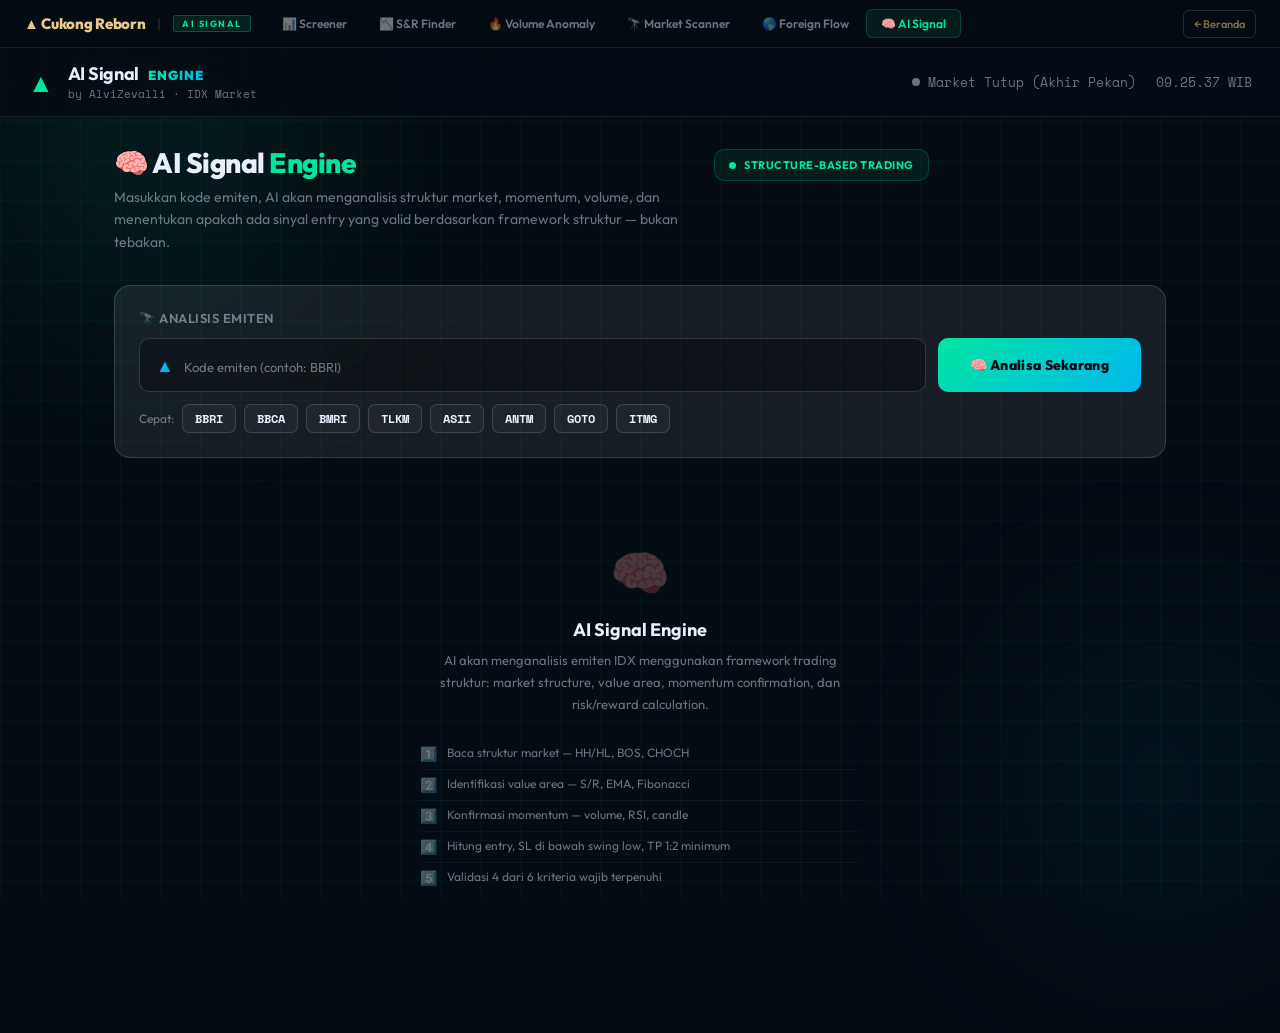
==== WebsiteStock/public/ai-signal.html @ 550afda1 "ADD: AI Logic and Foreign Flow" ====
<!DOCTYPE html>
<html lang="id">
<head>
  <meta charset="UTF-8">
  <meta name="viewport" content="width=device-width, initial-scale=1.0">
  <title>AI Signal — Cukong Reborn</title>
  <link rel="preconnect" href="https://fonts.googleapis.com">
  <link href="https://fonts.googleapis.com/css2?family=Space+Mono:wght@400;700&family=Outfit:wght@300;400;500;600;700;900&display=swap" rel="stylesheet">
  <link rel="stylesheet" href="style.css">
  <style>
    main { max-width: 1100px; margin: auto; padding: 28px 24px 80px; position: relative; z-index: 1; }

    /* Hero */
    .ai-hero { margin-bottom: 32px; display: flex; align-items: flex-start; gap: 20px; flex-wrap: wrap; }
    .ai-hero-text h1 { font-size: 28px; font-weight: 800; letter-spacing: -0.5px; margin-bottom: 6px; }
    .ai-hero-text p { color: var(--muted); font-size: 14px; max-width: 580px; line-height: 1.6; }
    .ai-badge {
      display: flex;
      align-items: center;
      gap: 8px;
      background: rgba(0,229,160,0.07);
      border: 1px solid rgba(0,229,160,0.2);
      border-radius: 10px;
      padding: 8px 14px;
      font-size: 11px;
      font-weight: 700;
      color: var(--accent);
      letter-spacing: 0.5px;
      text-transform: uppercase;
      white-space: nowrap;
      align-self: flex-start;
      margin-top: 4px;
    }
    .ai-badge-dot { width: 7px; height: 7px; background: var(--accent); border-radius: 50%; animation: blink 1.5s ease-in-out infinite; }

    /* Input */
    .ai-input-box {
      background: var(--surface2);
      border: 1px solid var(--border2);
      border-radius: 16px;
      padding: 24px;
      margin-bottom: 24px;
    }
    .ai-input-label { font-size: 13px; font-weight: 600; color: var(--muted); margin-bottom: 12px; text-transform: uppercase; letter-spacing: 0.5px; }
    .ai-input-row { display: flex; gap: 12px; flex-wrap: wrap; }
    .ai-sym-wrap {
      display: flex;
      align-items: center;
      gap: 10px;
      background: rgba(0,0,0,0.3);
      border: 1px solid var(--border2);
      border-radius: 10px;
      padding: 0 16px;
      flex: 1;
      min-width: 160px;
    }
    .ai-sym-wrap input {
      flex: 1;
      background: none;
      border: none;
      outline: none;
      color: var(--text);
      font-family: var(--font-mono);
      font-size: 18px;
      font-weight: 700;
      padding: 13px 0;
      text-transform: uppercase;
      letter-spacing: 2px;
    }
    .ai-sym-wrap input::placeholder { font-size: 13px; letter-spacing: 0; font-weight: 400; font-family: var(--font); text-transform: none; color: var(--muted); }
    .ai-analyze-btn {
      background: linear-gradient(135deg, var(--accent) 0%, var(--accent2) 100%);
      color: #060c14;
      border: none;
      border-radius: 10px;
      padding: 14px 32px;
      font-weight: 800;
      font-size: 14px;
      font-family: var(--font);
      cursor: pointer;
      letter-spacing: 0.3px;
      transition: all 0.2s;
      white-space: nowrap;
    }
    .ai-analyze-btn:hover { transform: translateY(-1px); box-shadow: 0 6px 20px rgba(0,229,160,0.25); }
    .ai-analyze-btn:disabled { opacity: 0.5; cursor: not-allowed; transform: none; }

    /* Quick picks */
    .ai-quick { display: flex; gap: 8px; margin-top: 12px; flex-wrap: wrap; align-items: center; }
    .ai-quick-label { font-size: 12px; color: var(--muted); }
    .ai-quick button {
      background: rgba(255,255,255,0.04);
      border: 1px solid var(--border2);
      color: var(--text);
      border-radius: 7px;
      padding: 5px 12px;
      font-size: 12px;
      font-family: var(--font-mono);
      cursor: pointer;
      font-weight: 700;
      transition: all 0.15s;
    }
    .ai-quick button:hover { background: rgba(0,229,160,0.1); border-color: rgba(0,229,160,0.4); color: var(--accent); }

    /* Thinking state */
    .ai-thinking {
      display: none;
      align-items: center;
      gap: 16px;
      padding: 24px;
      background: rgba(0,229,160,0.04);
      border: 1px solid rgba(0,229,160,0.12);
      border-radius: 14px;
      margin-bottom: 24px;
    }
    .ai-thinking.active { display: flex; }
    .ai-think-icon { font-size: 28px; animation: spin 2s linear infinite; }
    @keyframes spin { from { transform: rotate(0deg); } to { transform: rotate(360deg); } }
    .ai-think-text { font-size: 14px; color: var(--muted); }
    .ai-think-step { font-size: 13px; color: var(--accent); font-family: var(--font-mono); margin-top: 4px; }

    /* Result panel */
    .ai-result { display: none; }
    .ai-result.visible { display: block; }

    /* Verdict banner */
    .verdict-banner {
      border-radius: 16px;
      padding: 24px 28px;
      margin-bottom: 20px;
      position: relative;
      overflow: hidden;
    }
    .verdict-banner::after {
      content: "";
      position: absolute;
      top: 0; right: 0; bottom: 0;
      width: 40%;
      opacity: 0.07;
      font-size: 120px;
      display: flex;
      align-items: center;
      justify-content: flex-end;
      padding-right: 20px;
    }
    .verdict-long { background: rgba(0,229,160,0.08); border: 1px solid rgba(0,229,160,0.3); }
    .verdict-short { background: rgba(255,69,96,0.08); border: 1px solid rgba(255,69,96,0.3); }
    .verdict-wait { background: rgba(245,197,24,0.08); border: 1px solid rgba(245,197,24,0.3); }
    .verdict-skip { background: rgba(255,255,255,0.04); border: 1px solid rgba(255,255,255,0.1); }
    .verdict-label { font-size: 11px; font-weight: 700; color: var(--muted); text-transform: uppercase; letter-spacing: 1px; margin-bottom: 6px; }
    .verdict-title { font-size: 26px; font-weight: 900; letter-spacing: -0.5px; margin-bottom: 8px; }
    .verdict-long .verdict-title { color: var(--accent); }
    .verdict-short .verdict-title { color: var(--danger); }
    .verdict-wait .verdict-title { color: var(--warn); }
    .verdict-skip .verdict-title { color: var(--muted); }
    .verdict-sub { font-size: 14px; color: var(--muted); line-height: 1.6; max-width: 600px; }
    .verdict-meta { display: flex; gap: 20px; margin-top: 14px; flex-wrap: wrap; }
    .verdict-meta-item { font-size: 12px; }
    .verdict-meta-label { color: var(--muted); margin-bottom: 2px; }
    .verdict-meta-val { font-family: var(--font-mono); font-weight: 700; font-size: 14px; }

    /* Step cards */
    .steps-grid { display: grid; grid-template-columns: 1fr 1fr; gap: 16px; margin-bottom: 20px; }
    @media (max-width: 700px) { .steps-grid { grid-template-columns: 1fr; } }
    .step-card {
      background: var(--surface);
      border: 1px solid var(--border);
      border-radius: 14px;
      padding: 18px 20px;
    }
    .step-num { font-size: 10px; font-weight: 700; color: var(--accent2); text-transform: uppercase; letter-spacing: 1px; margin-bottom: 8px; }
    .step-title { font-size: 14px; font-weight: 700; margin-bottom: 10px; display: flex; align-items: center; gap: 8px; }
    .step-title-icon { font-size: 18px; }
    .step-items { display: flex; flex-direction: column; gap: 6px; }
    .step-item {
      display: flex;
      align-items: flex-start;
      gap: 8px;
      font-size: 13px;
      padding: 7px 10px;
      border-radius: 8px;
      background: rgba(255,255,255,0.03);
      line-height: 1.4;
    }
    .step-item.ok { border-left: 3px solid var(--accent); }
    .step-item.warn { border-left: 3px solid var(--warn); }
    .step-item.bad { border-left: 3px solid var(--danger); }
    .step-item.info { border-left: 3px solid var(--accent2); }
    .step-icon { flex-shrink: 0; font-size: 14px; margin-top: 1px; }

    /* Entry/SL/TP box */
    .trade-levels {
      background: var(--surface);
      border: 1px solid var(--border);
      border-radius: 14px;
      padding: 20px 24px;
      margin-bottom: 20px;
    }
    .tl-title { font-size: 13px; font-weight: 700; color: var(--muted); text-transform: uppercase; letter-spacing: 0.5px; margin-bottom: 16px; display: flex; align-items: center; gap: 8px; }
    .tl-grid { display: grid; grid-template-columns: repeat(auto-fit, minmax(150px, 1fr)); gap: 12px; }
    .tl-card {
      border-radius: 12px;
      padding: 14px 16px;
      text-align: center;
    }
    .tl-card.entry { background: rgba(0,184,240,0.08); border: 1px solid rgba(0,184,240,0.25); }
    .tl-card.sl { background: rgba(255,69,96,0.08); border: 1px solid rgba(255,69,96,0.25); }
    .tl-card.tp1 { background: rgba(0,229,160,0.06); border: 1px solid rgba(0,229,160,0.2); }
    .tl-card.tp2 { background: rgba(0,229,160,0.1); border: 1px solid rgba(0,229,160,0.3); }
    .tl-label { font-size: 11px; color: var(--muted); text-transform: uppercase; letter-spacing: 0.5px; margin-bottom: 6px; }
    .tl-price { font-size: 18px; font-weight: 800; font-family: var(--font-mono); }
    .tl-card.entry .tl-price { color: var(--accent2); }
    .tl-card.sl .tl-price { color: var(--danger); }
    .tl-card.tp1 .tl-price { color: var(--accent); }
    .tl-card.tp2 .tl-price { color: var(--accent); }
    .tl-sub { font-size: 11px; color: var(--muted); margin-top: 4px; }

    /* Validation checklist */
    .validation-box {
      background: var(--surface);
      border: 1px solid var(--border);
      border-radius: 14px;
      padding: 20px 24px;
      margin-bottom: 20px;
    }
    .val-title { font-size: 13px; font-weight: 700; color: var(--muted); text-transform: uppercase; letter-spacing: 0.5px; margin-bottom: 14px; }
    .val-row { display: flex; align-items: center; justify-content: space-between; padding: 9px 0; border-bottom: 1px solid rgba(255,255,255,0.05); font-size: 13px; }
    .val-row:last-child { border-bottom: none; }
    .val-check { font-size: 16px; }
    .val-score-bar { display: flex; align-items: center; gap: 10px; margin-top: 14px; }
    .val-score-track { flex: 1; height: 8px; background: rgba(255,255,255,0.07); border-radius: 999px; overflow: hidden; }
    .val-score-fill { height: 100%; border-radius: 999px; background: var(--accent); transition: width 1s ease; }
    .val-score-label { font-size: 12px; font-family: var(--font-mono); font-weight: 700; }

    /* Narrative */
    .narrative-box {
      background: rgba(0,184,240,0.04);
      border: 1px solid rgba(0,184,240,0.15);
      border-radius: 14px;
      padding: 20px 24px;
      margin-bottom: 20px;
    }
    .narr-title { font-size: 13px; font-weight: 700; color: var(--accent2); text-transform: uppercase; letter-spacing: 0.5px; margin-bottom: 12px; }
    .narr-body { font-size: 14px; line-height: 1.8; color: var(--text); }
    .narr-body strong { color: var(--accent); }
    .narr-body em { color: var(--warn); font-style: normal; }

    /* RR badge */
    .rr-badge {
      display: inline-flex;
      align-items: center;
      gap: 6px;
      padding: 8px 16px;
      border-radius: 8px;
      font-family: var(--font-mono);
      font-weight: 700;
      font-size: 15px;
      margin-top: 12px;
    }
    .rr-good { background: rgba(0,229,160,0.1); border: 1px solid rgba(0,229,160,0.3); color: var(--accent); }
    .rr-ok { background: rgba(245,197,24,0.1); border: 1px solid rgba(245,197,24,0.3); color: var(--warn); }
    .rr-bad { background: rgba(255,69,96,0.1); border: 1px solid rgba(255,69,96,0.3); color: var(--danger); }

    /* Empty */
    .ai-empty { text-align: center; padding: 60px 20px; color: var(--muted); }
    .ai-empty-icon { font-size: 48px; margin-bottom: 16px; opacity: 0.6; }
    .ai-empty-title { font-size: 18px; font-weight: 700; color: var(--text); margin-bottom: 8px; }
    .ai-empty-sub { font-size: 13px; line-height: 1.7; max-width: 440px; margin: auto; }
    .ai-empty-rules { text-align: left; margin-top: 24px; max-width: 440px; margin: 24px auto 0; }
    .ai-empty-rule { display: flex; gap: 10px; font-size: 12px; color: var(--muted); padding: 6px 0; border-bottom: 1px solid rgba(255,255,255,0.04); }
    .ai-empty-rule:last-child { border-bottom: none; }
    .ai-empty-rule-icon { font-size: 14px; flex-shrink: 0; }
  </style>
</head>
<body>
  <div class="topbar" id="topbar">
    <div class="topbar-left">
      <a href="index.html" class="topbar-logo">&#9650; Cukong Reborn</a>
      <span class="topbar-sep">|</span>
      <span class="topbar-badge">AI SIGNAL</span>
    </div>
    <nav class="topbar-nav">
      <a href="screener.html">&#128202; Screener</a>
      <a href="sr.html">&#128201; S&amp;R Finder</a>
      <a href="volume.html">&#128293; Volume Anomaly</a>
      <a href="scanner.html">&#128301; Market Scanner</a>
      <a href="foreign.html">&#127758; Foreign Flow</a>
      <a href="ai-signal.html" class="active">&#129504; AI Signal</a>
    </nav>
    <a href="index.html" class="topbar-home">&larr; Beranda</a>
  </div>
  <div class="bg-grid"></div>
  <div class="bg-glow glow-1"></div>
  <div class="bg-glow glow-2"></div>

  <header>
    <div class="header-inner">
      <div class="logo">
        <span class="logo-icon">&#9650;</span>
        <div>
          <div class="logo-title">AI Signal <span class="logo-pro">ENGINE</span></div>
          <div class="logo-sub">by AlviZevalli &middot; IDX Market</div>
        </div>
      </div>
      <div class="header-right">
        <div class="market-status" id="marketStatus"><span class="dot"></span> Market Loading...</div>
        <div class="clock" id="clock"></div>
      </div>
    </div>
  </header>

  <main>
    <div class="ai-hero">
      <div class="ai-hero-text">
        <h1>&#129504; AI Signal <span style="color:var(--accent)">Engine</span></h1>
        <p>Masukkan kode emiten, AI akan menganalisis struktur market, momentum, volume, dan menentukan apakah ada sinyal entry yang valid berdasarkan framework struktur &mdash; bukan tebakan.</p>
      </div>
      <div class="ai-badge">
        <div class="ai-badge-dot"></div>
        Structure-Based Trading
      </div>
    </div>

    <div class="ai-input-box">
      <div class="ai-input-label">&#128301; Analisis Emiten</div>
      <div class="ai-input-row">
        <div class="ai-sym-wrap">
          <span style="color:var(--accent2);font-size:18px">&#9650;</span>
          <input id="aiSym" placeholder="Kode emiten (contoh: BBRI)" autocomplete="off" spellcheck="false" maxlength="6">
        </div>
        <button class="ai-analyze-btn" id="analyzeBtn" onclick="runAnalysis()">&#129504; Analisa Sekarang</button>
      </div>
      <div class="ai-quick">
        <span class="ai-quick-label">Cepat:</span>
        <button onclick="quickAI('BBRI')">BBRI</button>
        <button onclick="quickAI('BBCA')">BBCA</button>
        <button onclick="quickAI('BMRI')">BMRI</button>
        <button onclick="quickAI('TLKM')">TLKM</button>
        <button onclick="quickAI('ASII')">ASII</button>
        <button onclick="quickAI('ANTM')">ANTM</button>
        <button onclick="quickAI('GOTO')">GOTO</button>
        <button onclick="quickAI('ITMG')">ITMG</button>
      </div>
    </div>

    <!-- Thinking state -->
    <div class="ai-thinking" id="aiThinking">
      <div class="ai-think-icon">&#9881;&#65039;</div>
      <div>
        <div class="ai-think-text">AI sedang menganalisis...</div>
        <div class="ai-think-step" id="thinkStep">Membaca struktur market...</div>
      </div>
    </div>

    <!-- Result -->
    <div class="ai-result" id="aiResult"></div>

    <!-- Empty state -->
    <div id="aiEmpty">
      <div class="ai-empty">
        <div class="ai-empty-icon">&#129504;</div>
        <div class="ai-empty-title">AI Signal Engine</div>
        <div class="ai-empty-sub">AI akan menganalisis emiten IDX menggunakan framework trading struktur: market structure, value area, momentum confirmation, dan risk/reward calculation.</div>
        <div class="ai-empty-rules">
          <div class="ai-empty-rule"><span class="ai-empty-rule-icon">&#49;&#65039;&#8419;</span><span>Baca struktur market &mdash; HH/HL, BOS, CHOCH</span></div>
          <div class="ai-empty-rule"><span class="ai-empty-rule-icon">&#50;&#65039;&#8419;</span><span>Identifikasi value area &mdash; S/R, EMA, Fibonacci</span></div>
          <div class="ai-empty-rule"><span class="ai-empty-rule-icon">&#51;&#65039;&#8419;</span><span>Konfirmasi momentum &mdash; volume, RSI, candle</span></div>
          <div class="ai-empty-rule"><span class="ai-empty-rule-icon">&#52;&#65039;&#8419;</span><span>Hitung entry, SL di bawah swing low, TP 1:2 minimum</span></div>
          <div class="ai-empty-rule"><span class="ai-empty-rule-icon">&#53;&#65039;&#8419;</span><span>Validasi 4 dari 6 kriteria wajib terpenuhi</span></div>
        </div>
      </div>
    </div>
  </main>

  <div id="toast" class="toast"></div>
  <div id="loading" class="loading-overlay" style="display:none">
    <div class="spinner"></div>
    <div class="loading-text" id="loadingText">Mengambil data...</div>
  </div>

  <script>
  const API_BASE = (() => {
    const RAILWAY = "https://stockwebsite-production.up.railway.app";
    const h = window.location.hostname;
    return (h === "localhost" || h === "127.0.0.1") ? "http://localhost:5000" : RAILWAY;
  })();

  document.addEventListener("DOMContentLoaded", () => {
    updateClock();
    setInterval(updateClock, 1000);
    document.getElementById("aiSym").addEventListener("keydown", e => {
      if (e.key === "Enter") runAnalysis();
    });
  });

  function updateClock() {
    const now = new Date();
    const wib = new Date(now.toLocaleString("en-US", { timeZone: "Asia/Jakarta" }));
    document.getElementById("clock").textContent =
      wib.toLocaleTimeString("id-ID", { hour: "2-digit", minute: "2-digit", second: "2-digit" }) + " WIB";
    const day = wib.getDay(), h = wib.getHours(), m = wib.getMinutes(), time = h * 100 + m;
    const el = document.getElementById("marketStatus");
    if (day === 0 || day === 6) el.innerHTML = '<span class="dot"></span> Market Tutup (Akhir Pekan)';
    else if (time >= 900 && time < 1600) el.innerHTML = '<span class="dot open"></span> Market Buka (09:00-16:00)';
    else el.innerHTML = '<span class="dot"></span> Market Tutup';
  }

  function quickAI(sym) {
    document.getElementById("aiSym").value = sym;
    runAnalysis();
  }

  const THINK_STEPS = [
    "Membaca struktur market (HH/HL/BOS/CHOCH)...",
    "Mengidentifikasi value area (S/R, EMA, Fibo)...",
    "Memeriksa konfirmasi momentum...",
    "Menghitung level Entry, SL, dan TP...",
    "Memvalidasi risk/reward ratio...",
    "Menyusun insight analisa..."
  ];

  async function runAnalysis() {
    const sym = document.getElementById("aiSym").value.trim().toUpperCase();
    if (!sym) { showToast("Masukkan kode emiten!"); return; }

    document.getElementById("aiEmpty").style.display = "none";
    document.getElementById("aiResult").classList.remove("visible");
    document.getElementById("aiThinking").classList.add("active");
    document.getElementById("analyzeBtn").disabled = true;

    // Animate thinking steps
    let stepIdx = 0;
    const stepInterval = setInterval(() => {
      document.getElementById("thinkStep").textContent = THINK_STEPS[stepIdx % THINK_STEPS.length];
      stepIdx++;
    }, 600);

    try {
      const [stockRes, srRes, volRes] = await Promise.all([
        fetch(API_BASE + "/stock/" + sym),
        fetch(API_BASE + "/sr/" + sym),
        fetch(API_BASE + "/volume/" + sym)
      ]);

      if (!stockRes.ok) throw new Error("Emiten " + sym + " tidak ditemukan");
      const stock = await stockRes.json();
      if (stock.error) throw new Error(stock.error);

      const sr = srRes.ok ? await srRes.json() : null;
      const vol = volRes.ok ? await volRes.json() : null;

      // Simulate a brief thinking delay for UX
      await new Promise(r => setTimeout(r, 800));

      clearInterval(stepInterval);
      document.getElementById("aiThinking").classList.remove("active");

      renderAISignal(sym, stock, sr, vol);
    } catch (err) {
      clearInterval(stepInterval);
      document.getElementById("aiThinking").classList.remove("active");
      showToast("Error: " + err.message);
      document.getElementById("aiEmpty").style.display = "block";
    } finally {
      document.getElementById("analyzeBtn").disabled = false;
    }
  }

  function renderAISignal(sym, stock, sr, vol) {
    // ============================================================
    // STEP 1: Market Structure
    // ============================================================
    const price = stock.price;
    const ma5 = stock.ma5, ma20 = stock.ma20 || ma5 * 0.98;
    const rsi = stock.rsi || 50;
    const chgPct = stock.change_pct || 0;
    const volRatio = stock.avg_volume > 0 ? (stock.volume / stock.avg_volume * 100) : 100;
    const bodyRatio = stock.body_ratio || 0;
    const gap = stock.gap || 0;

    // Determine structure
    const isBullish = ma5 > ma20 && price > ma5;
    const isBearish = ma5 < ma20 && price < ma5;
    const isTrending = Math.abs(ma5 - ma20) / ma20 > 0.01;
    const isPullback = isBullish && price < ma5 * 1.005;
    const isConsolidating = !isTrending;

    const structureLabel = isBullish ? "BULLISH (HH-HL)" : isBearish ? "BEARISH (LL-LH)" : "KONSOLIDASI / CHOP";
    const structureOk = isBullish || isBearish;
    const bos = chgPct > 1.5 && volRatio > 120; // Breakout of structure indicator

    // ============================================================
    // STEP 2: Value Area
    // ============================================================
    const nearestSup = sr && sr.supports && sr.supports[0] ? sr.supports[0].price : price * 0.97;
    const nearestRes = sr && sr.resistances && sr.resistances[0] ? sr.resistances[0].price : price * 1.05;
    const fib618 = sr ? (sr.period_low + 0.618 * (sr.period_high - sr.period_low)) : price * 0.985;
    const fib50  = sr ? (sr.period_low + 0.5   * (sr.period_high - sr.period_low)) : price * 0.99;
    const nearEMA = Math.abs(price - ma20) / ma20 < 0.015;
    const nearFib = Math.abs(price - fib618) / fib618 < 0.02 || Math.abs(price - fib50) / fib50 < 0.02;
    const nearSupport = Math.abs(price - nearestSup) / nearestSup < 0.025;
    const valueAreaOk = nearEMA || nearFib || nearSupport;

    // ============================================================
    // STEP 3: Momentum Confirmation
    // ============================================================
    const volSpike = volRatio > 130;
    const rsiOversold = rsi < 40;
    const rsiBullish = rsi > 50 && rsi < 70;
    const candleStrong = bodyRatio > 0.55;
    const maGolden = ma5 > ma20;
    const gapUp = gap > 0.5;
    const momentumCount = [volSpike, candleStrong, maGolden, gapUp, rsiBullish || rsiOversold].filter(Boolean).length;
    const momentumOk = momentumCount >= 2;

    // ============================================================
    // STEP 4: Entry / SL / TP calculation
    // ============================================================
    const entryPrice = price;
    const slPrice = nearestSup ? Math.min(nearestSup * 0.995, price * 0.97) : price * 0.97;
    const risk = entryPrice - slPrice;
    const tp1Price = entryPrice + risk * 2;    // 1:2
    const tp2Price = entryPrice + risk * 3.5;  // 1:3.5
    const rr = risk > 0 ? (tp1Price - entryPrice) / risk : 0;
    const rrOk = rr >= 1.8;

    // ============================================================
    // STEP 5: Validation Score (6 criteria)
    // ============================================================
    const criteria = [
      { label: "Multi-timeframe searah (MA5 > MA20)", ok: maGolden, icon: maGolden ? "checkmark" : "cross" },
      { label: "Struktur valid (" + structureLabel + ")", ok: structureOk, icon: structureOk ? "checkmark" : "cross" },
      { label: "Volume mendukung (" + volRatio.toFixed(0) + "%)", ok: volSpike, icon: volSpike ? "checkmark" : "cross" },
      { label: "Konfirmasi candle (body ratio " + bodyRatio + ")", ok: candleStrong, icon: candleStrong ? "checkmark" : "cross" },
      { label: "Risk reward sehat (RR " + rr.toFixed(2) + ":1)", ok: rrOk, icon: rrOk ? "checkmark" : "cross" },
      { label: "Tidak di area chop/low liquidity", ok: isTrending, icon: isTrending ? "checkmark" : "cross" },
    ];
    const validCount = criteria.filter(c => c.ok).length;
    const validPct = (validCount / 6) * 100;

    // ============================================================
    // STEP 6: Final Verdict
    // ============================================================
    let verdictClass, verdictTitle, verdictSub;
    if (validCount >= 4 && isBullish && rrOk) {
      verdictClass = "verdict-long";
      verdictTitle = "&#128200; LONG / BUY SIGNAL";
      verdictSub = "Struktur bullish terkonfirmasi dengan " + validCount + "/6 kriteria terpenuhi. Setup memiliki R:R yang sehat. Entry di area saat ini dengan target terukur.";
    } else if (validCount >= 4 && isBearish && rrOk) {
      verdictClass = "verdict-short";
      verdictTitle = "&#128201; SHORT / SELL BIAS";
      verdictSub = "Struktur bearish terdeteksi dengan " + validCount + "/6 kriteria terpenuhi. Waspadai tekanan jual lebih lanjut. Hindari long di kondisi ini.";
    } else if (validCount >= 3) {
      verdictClass = "verdict-wait";
      verdictTitle = "&#9203; WAIT - BELUM KONFIRMASI";
      verdictSub = "Ada potensi setup (" + validCount + "/6 kriteria) namun belum cukup konfirmasi. Tunggu volume spike atau candle konfirmasi sebelum entry.";
    } else {
      verdictClass = "verdict-skip";
      verdictTitle = "&#9940; SKIP - NO TRADE";
      verdictSub = "Hanya " + validCount + "/6 kriteria terpenuhi. Probabilitas tidak condong ke satu arah. Disiplin lebih penting dari frekuensi. Tidak ada setup hari ini.";
    }

    // ============================================================
    // NARRATIVE
    // ============================================================
    const narrative = buildNarrative(sym, stock, structureLabel, isBullish, isBearish, bos, nearEMA, nearFib, nearSupport, volSpike, rsi, candleStrong, maGolden, validCount, rrOk, entryPrice, slPrice, tp1Price, tp2Price, rr);

    // ============================================================
    // RENDER
    // ============================================================
    const html =
      '<div class="verdict-banner ' + verdictClass + '">' +
        '<div class="verdict-label">Analisis ' + sym + ' &middot; Berdasarkan Framework Struktur</div>' +
        '<div class="verdict-title">' + verdictTitle + '</div>' +
        '<div class="verdict-sub">' + verdictSub + '</div>' +
        '<div class="verdict-meta">' +
          '<div class="verdict-meta-item"><div class="verdict-meta-label">Harga Saat Ini</div><div class="verdict-meta-val">Rp ' + Math.round(price).toLocaleString("id-ID") + '</div></div>' +
          '<div class="verdict-meta-item"><div class="verdict-meta-label">Kriteria Valid</div><div class="verdict-meta-val" style="color:' + (validCount>=4?"var(--accent)":validCount>=3?"var(--warn)":"var(--danger)") + '">' + validCount + '/6</div></div>' +
          '<div class="verdict-meta-item"><div class="verdict-meta-label">Risk/Reward</div><div class="verdict-meta-val" style="color:' + (rrOk?"var(--accent)":"var(--danger)") + '">1:' + rr.toFixed(1) + '</div></div>' +
          '<div class="verdict-meta-item"><div class="verdict-meta-label">RSI</div><div class="verdict-meta-val" style="color:' + (rsi>=70?"var(--danger)":rsi<=30?"var(--accent)":"var(--text)") + '">' + rsi + '</div></div>' +
        '</div>' +
      '</div>' +

      '<div class="steps-grid">' +
        buildStepCard("1", "&#128301;", "Market Structure", [
          { ok: structureOk, icon: "&#128202;", text: "Struktur: <strong>" + structureLabel + "</strong>" },
          { ok: isTrending, icon: "&#128200;", text: "Tren: " + (isTrending ? (isBullish ? "Uptrend" : "Downtrend") : "Konsolidasi / Chop") },
          { ok: bos, icon: "&#128293;", text: "BOS: " + (bos ? "Breakout terdeteksi" : "Tidak ada breakout"), type: bos?"ok":"info" },
          { ok: isPullback, icon: "&#128257;", text: "Fase: " + (isPullback ? "Pullback (Bagus!)" : isConsolidating ? "Konsolidasi" : "Trending"), type: isPullback?"ok":"info" },
        ]) +
        buildStepCard("2", "&#127919;", "Value Area", [
          { ok: nearEMA, icon: "&#128200;", text: "EMA retest: " + (nearEMA ? "Dekat EMA20 (area bagus)" : "Jauh dari EMA20") },
          { ok: nearFib, icon: "&#11015;&#65039;", text: "Fibonacci: " + (nearFib ? "Di zona 50-61.8% (high probability)" : "Di luar zona Fibonacci") },
          { ok: nearSupport, icon: "&#128204;", text: "Support: " + (nearSupport ? "Dekat level support (" + Math.round(nearestSup).toLocaleString("id-ID") + ")" : "Jauh dari support terdekat") },
          { ok: true, icon: "&#128201;", text: "Resistance terdekat: Rp " + Math.round(nearestRes).toLocaleString("id-ID"), type: "info" },
        ]) +
        buildStepCard("3", "&#9889;", "Momentum Confirmation", [
          { ok: volSpike, icon: "&#128293;", text: "Volume: " + volRatio.toFixed(0) + "% rata-rata " + (volSpike ? "(Spike!)" : "(Rendah)") },
          { ok: candleStrong, icon: "&#128170;", text: "Candle body ratio: " + bodyRatio + " " + (candleStrong ? "(Kuat)" : "(Lemah)") },
          { ok: maGolden, icon: "&#10024;", text: "MA cross: " + (maGolden ? "Golden (MA5 > MA20)" : "Death (MA5 < MA20)") },
          { ok: rsiBullish || rsiOversold, icon: "&#128200;", text: "RSI: " + rsi + " " + (rsiOversold ? "(Oversold - Pantul!)" : rsiBullish ? "(Zona beli)" : rsi >= 70 ? "(Overbought!)" : "(Netral)") },
        ]) +
        buildStepCard("4", "&#9881;&#65039;", "Risk Management", [
          { ok: rrOk, icon: "&#9878;&#65039;", text: "Risk/Reward: 1:" + rr.toFixed(2) + " " + (rrOk ? "(Layak)" : "(Di bawah 1:2 - Skip)") },
          { ok: true, icon: "&#128204;", text: "Entry zona: Rp " + Math.round(entryPrice).toLocaleString("id-ID"), type: "info" },
          { ok: true, icon: "&#128721;", text: "SL di bawah swing low: Rp " + Math.round(slPrice).toLocaleString("id-ID"), type: "info" },
          { ok: validCount >= 4, icon: "&#128202;", text: "Validasi: " + validCount + "/6 kriteria " + (validCount >= 4 ? "(Entry valid)" : validCount >= 3 ? "(Tunggu konfirmasi)" : "(No trade)") },
        ]) +
      '</div>' +

      '<div class="trade-levels">' +
        '<div class="tl-title">&#127759; Level Trading Rekomendasi</div>' +
        '<div class="tl-grid">' +
          '<div class="tl-card entry"><div class="tl-label">Entry Zone</div><div class="tl-price">Rp ' + Math.round(entryPrice).toLocaleString("id-ID") + '</div><div class="tl-sub">Harga saat ini</div></div>' +
          '<div class="tl-card sl"><div class="tl-label">Stop Loss</div><div class="tl-price">Rp ' + Math.round(slPrice).toLocaleString("id-ID") + '</div><div class="tl-sub">Bawah swing low / support</div></div>' +
          '<div class="tl-card tp1"><div class="tl-label">TP1 (1:2)</div><div class="tl-price">Rp ' + Math.round(tp1Price).toLocaleString("id-ID") + '</div><div class="tl-sub">Target konservatif</div></div>' +
          '<div class="tl-card tp2"><div class="tl-label">TP2 (1:3.5)</div><div class="tl-price">Rp ' + Math.round(tp2Price).toLocaleString("id-ID") + '</div><div class="tl-sub">Target agresif</div></div>' +
        '</div>' +
        '<div class="rr-badge ' + (rrOk ? "rr-good" : rr >= 1.5 ? "rr-ok" : "rr-bad") + '">' +
          '&#9878;&#65039; Risk/Reward = 1:' + rr.toFixed(2) + ' ' + (rrOk ? "(Layak dieksekusi)" : rr >= 1.5 ? "(Minimum borderline)" : "(Di bawah standar 1:2 - Skip)") +
        '</div>' +
      '</div>' +

      '<div class="validation-box">' +
        '<div class="val-title">&#9989; Sistem Validasi (4/6 wajib terpenuhi)</div>' +
        criteria.map(c =>
          '<div class="val-row"><span>' + c.label + '</span><span class="val-check">' + (c.ok ? "&#9989;" : "&#10060;") + '</span></div>'
        ).join("") +
        '<div class="val-score-bar"><div class="val-score-track"><div class="val-score-fill" style="width:' + validPct + '%;background:' + (validCount>=4?"var(--accent)":validCount>=3?"var(--warn)":"var(--danger)") + '"></div></div><span class="val-score-label" style="color:' + (validCount>=4?"var(--accent)":validCount>=3?"var(--warn)":"var(--danger)") + '">' + validCount + '/6</span></div>' +
      '</div>' +

      '<div class="narrative-box">' +
        '<div class="narr-title">&#129504; Analisa Naratif AI</div>' +
        '<div class="narr-body">' + narrative + '</div>' +
      '</div>';

    const result = document.getElementById("aiResult");
    result.innerHTML = html;
    result.classList.add("visible");
    result.scrollIntoView({ behavior: "smooth", block: "start" });
  }

  function buildStepCard(num, icon, title, items) {
    return '<div class="step-card">' +
      '<div class="step-num">STEP ' + num + '</div>' +
      '<div class="step-title"><span class="step-title-icon">' + icon + '</span> ' + title + '</div>' +
      '<div class="step-items">' +
      items.map(item => {
        const cls = item.type === "info" ? "info" : item.ok ? "ok" : "bad";
        const itemIcon = item.type === "info" ? "&#8505;&#65039;" : item.ok ? "&#9989;" : "&#10060;";
        return '<div class="step-item ' + cls + '"><span class="step-icon">' + itemIcon + '</span><span>' + item.text + '</span></div>';
      }).join("") +
      '</div></div>';
  }

  function buildNarrative(sym, stock, structureLabel, isBullish, isBearish, bos, nearEMA, nearFib, nearSupport, volSpike, rsi, candleStrong, maGolden, validCount, rrOk, entry, sl, tp1, tp2, rr) {
    const trend = isBullish ? "bullish" : isBearish ? "bearish" : "sideways";
    const entryStr = "Rp " + Math.round(entry).toLocaleString("id-ID");
    const slStr = "Rp " + Math.round(sl).toLocaleString("id-ID");
    const tp1Str = "Rp " + Math.round(tp1).toLocaleString("id-ID");
    const rrStr = rr.toFixed(2);
    const valueArea = nearEMA ? "dekat EMA20" : nearFib ? "di zona Fibonacci 50-61.8%" : nearSupport ? "dekat level support" : "di tengah range";

    let opening = "";
    if (isBullish) opening = "Struktur market <strong>" + sym + "</strong> saat ini menunjukkan pola <strong>bullish</strong> dengan MA5 di atas MA20. ";
    else if (isBearish) opening = "Struktur market <strong>" + sym + "</strong> mengindikasikan tekanan <strong>bearish</strong> dengan MA5 di bawah MA20. ";
    else opening = "<strong>" + sym + "</strong> sedang berada dalam fase konsolidasi. Struktur belum menunjukkan arah yang jelas. ";

    let valueNote = "Harga saat ini berada " + valueArea + ". ";
    if (!nearEMA && !nearFib && !nearSupport) valueNote += "Entry di zona ini memiliki alasan struktural yang kurang kuat. ";

    let momentumNote = "";
    if (volSpike && candleStrong) momentumNote = "Volume spike disertai candle kuat memberikan konfirmasi momentum yang solid. ";
    else if (volSpike) momentumNote = "Volume di atas rata-rata terdeteksi, namun candle belum cukup kuat untuk konfirmasi penuh. ";
    else if (candleStrong) momentumNote = "Formasi candle cukup kuat, namun perlu dikonfirmasi dengan peningkatan volume. ";
    else momentumNote = "Momentum saat ini belum cukup kuat &mdash; volume masih rendah dan candle tidak signifikan. ";

    let rsiNote = rsi <= 30 ? "<em>RSI " + rsi + " berada di zona oversold</em> &mdash; potensi technical bounce meningkat. " :
                  rsi >= 70 ? "<em>RSI " + rsi + " overbought</em> &mdash; hati-hati dengan potensi koreksi. " :
                  "RSI di " + rsi + " berada di zona netral. ";

    let verdict = "";
    if (validCount >= 4 && rrOk) {
      verdict = "Dengan <strong>" + validCount + "/6 kriteria terpenuhi</strong> dan risk/reward <strong>1:" + rrStr + "</strong>, setup ini <strong>layak untuk dieksekusi</strong>. " +
               "Entry di " + entryStr + " dengan stop loss di " + slStr + " (bawah swing low) dan target pertama di " + tp1Str + ".";
    } else if (validCount >= 3) {
      verdict = "Dengan " + validCount + "/6 kriteria, setup ini <em>belum cukup untuk entry</em>. " +
               "Tunggu konfirmasi tambahan: volume spike, candle bullish kuat, atau breakout dari level resistance terdekat sebelum mengambil posisi.";
    } else {
      verdict = "Hanya " + validCount + "/6 kriteria yang terpenuhi. <em>Tidak ada setup yang valid hari ini</em>. " +
               "Ingat: disiplin lebih penting dari frekuensi. Tidak trade adalah keputusan terbaik ketika kondisi tidak mendukung.";
    }

    return opening + valueNote + momentumNote + rsiNote + verdict;
  }

  function showToast(msg) {
    const t = document.getElementById("toast");
    t.textContent = msg;
    t.style.display = "block";
    setTimeout(() => t.style.display = "none", 3000);
  }
  function showLoading(msg) {
    document.getElementById("loadingText").textContent = msg || "Memuat...";
    document.getElementById("loading").style.display = "flex";
  }
  function hideLoading() { document.getElementById("loading").style.display = "none"; }
  </script>
</body>
</html>
---- WebsiteStock/public/style.css ----
/* ===== RESET & BASE ===== */
*, *::before, *::after { box-sizing: border-box; margin: 0; padding: 0; }

:root {
  --bg: #060c14;
  --surface: rgba(255,255,255,0.04);
  --surface2: rgba(255,255,255,0.07);
  --border: rgba(255,255,255,0.08);
  --border2: rgba(255,255,255,0.14);
  --accent: #00e5a0;
  --accent2: #00b8f0;
  --warn: #f5c518;
  --danger: #ff4560;
  --text: #e8f0fe;
  --muted: rgba(232,240,254,0.45);
  --font-mono: 'Space Mono', monospace;
  --font: 'Outfit', sans-serif;
  --radius: 14px;
  --radius-sm: 8px;
}

body {
  font-family: var(--font);
  background: var(--bg);
  color: var(--text);
  min-height: 100vh;
  overflow-x: hidden;
}

/* ===== BACKGROUND ===== */
.bg-grid {
  position: fixed;
  inset: 0;
  background-image:
    linear-gradient(rgba(0,229,160,0.04) 1px, transparent 1px),
    linear-gradient(90deg, rgba(0,229,160,0.04) 1px, transparent 1px);
  background-size: 40px 40px;
  pointer-events: none;
  z-index: 0;
}

.bg-glow {
  position: fixed;
  border-radius: 50%;
  filter: blur(100px);
  pointer-events: none;
  z-index: 0;
}
.glow-1 {
  width: 500px; height: 500px;
  background: radial-gradient(circle, rgba(0,229,160,0.12) 0%, transparent 70%);
  top: -100px; left: -100px;
}
.glow-2 {
  width: 400px; height: 400px;
  background: radial-gradient(circle, rgba(0,184,240,0.1) 0%, transparent 70%);
  bottom: -80px; right: -80px;
}

/* ===== HEADER ===== */
header {
  position: sticky;
  top: 0;
  z-index: 100;
  background: rgba(6,12,20,0.85);
  backdrop-filter: blur(20px);
  border-bottom: 1px solid var(--border);
}

.header-inner {
  max-width: 1400px;
  margin: auto;
  padding: 14px 28px;
  display: flex;
  align-items: center;
  justify-content: space-between;
}

.logo {
  display: flex;
  align-items: center;
  gap: 14px;
}

.logo-icon {
  font-size: 26px;
  color: var(--accent);
  animation: pulse 2s ease-in-out infinite;
}

@keyframes pulse {
  0%, 100% { opacity: 1; }
  50% { opacity: 0.5; }
}

.logo-title {
  font-size: 18px;
  font-weight: 700;
  letter-spacing: -0.3px;
}

.logo-pro {
  background: linear-gradient(135deg, var(--accent), var(--accent2));
  -webkit-background-clip: text;
  -webkit-text-fill-color: transparent;
  font-size: 13px;
  font-weight: 900;
  margin-left: 6px;
  letter-spacing: 1px;
}

.logo-sub {
  font-size: 11px;
  color: var(--muted);
  font-family: var(--font-mono);
  margin-top: 1px;
}

.header-right {
  display: flex;
  align-items: center;
  gap: 20px;
}

.market-status {
  display: flex;
  align-items: center;
  gap: 8px;
  font-size: 13px;
  font-family: var(--font-mono);
  color: var(--muted);
}

.dot {
  width: 8px; height: 8px;
  border-radius: 50%;
  background: var(--muted);
  animation: blink 1.4s ease-in-out infinite;
}
.dot.open { background: var(--accent); }

@keyframes blink {
  0%, 100% { opacity: 1; }
  50% { opacity: 0.3; }
}

.clock {
  font-family: var(--font-mono);
  font-size: 13px;
  color: var(--muted);
}

/* ===== MAIN ===== */
main {
  position: relative;
  z-index: 1;
  max-width: 1400px;
  margin: auto;
  padding: 28px 28px 80px;
}

/* ===== SEARCH PANEL ===== */
.search-panel {
  background: var(--surface2);
  border: 1px solid var(--border2);
  border-radius: var(--radius);
  padding: 20px 24px;
  margin-bottom: 20px;
}

.search-bar {
  display: flex;
  align-items: center;
  gap: 10px;
  margin-bottom: 14px;
}

.search-icon { font-size: 18px; color: var(--muted); }

#sym {
  flex: 1;
  background: rgba(255,255,255,0.06);
  border: 1px solid var(--border2);
  border-radius: var(--radius-sm);
  padding: 11px 16px;
  color: var(--text);
  font-family: var(--font-mono);
  font-size: 15px;
  font-weight: 700;
  letter-spacing: 1px;
  outline: none;
  text-transform: uppercase;
  transition: border-color 0.2s, background 0.2s;
}
#sym::placeholder { color: var(--muted); font-weight: 400; font-size: 13px; text-transform: none; letter-spacing: 0; }
#sym:focus { border-color: var(--accent); background: rgba(0,229,160,0.05); }

.btn-add {
  background: linear-gradient(135deg, var(--accent), #00c484);
  color: #003b2f;
  border: none;
  border-radius: var(--radius-sm);
  padding: 11px 22px;
  font-family: var(--font);
  font-weight: 700;
  font-size: 14px;
  cursor: pointer;
  transition: opacity 0.2s, transform 0.1s;
  white-space: nowrap;
}
.btn-add:hover { opacity: 0.9; transform: translateY(-1px); }
.btn-add:active { transform: translateY(0); }

.quick-picks {
  display: flex;
  align-items: center;
  gap: 8px;
  flex-wrap: wrap;
}
.qp-label {
  font-size: 11px;
  color: var(--muted);
  text-transform: uppercase;
  letter-spacing: 1px;
  font-weight: 600;
  margin-right: 4px;
}
.quick-picks button {
  background: rgba(255,255,255,0.06);
  border: 1px solid var(--border);
  border-radius: 6px;
  padding: 5px 12px;
  color: var(--text);
  font-family: var(--font-mono);
  font-size: 12px;
  font-weight: 700;
  cursor: pointer;
  transition: all 0.15s;
}
.quick-picks button:hover {
  background: rgba(0,229,160,0.12);
  border-color: var(--accent);
  color: var(--accent);
}

/* ===== TABS ===== */
.tabs {
  display: flex;
  align-items: center;
  gap: 4px;
  margin-bottom: 18px;
  border-bottom: 1px solid var(--border);
  padding-bottom: 0;
}

.tab {
  background: none;
  border: none;
  color: var(--muted);
  font-family: var(--font);
  font-weight: 600;
  font-size: 14px;
  padding: 10px 18px;
  cursor: pointer;
  border-bottom: 2px solid transparent;
  margin-bottom: -1px;
  transition: all 0.2s;
  white-space: nowrap;
}
.tab:hover { color: var(--text); }
.tab.active { color: var(--accent); border-bottom-color: var(--accent); }

.tab-actions {
  margin-left: auto;
  display: flex;
  gap: 8px;
}

.btn-export, .btn-clear {
  font-family: var(--font);
  font-size: 12px;
  font-weight: 600;
  border: 1px solid var(--border2);
  border-radius: 6px;
  padding: 6px 12px;
  cursor: pointer;
  transition: all 0.2s;
}
.btn-export { background: rgba(0,184,240,0.1); color: var(--accent2); }
.btn-export:hover { background: rgba(0,184,240,0.2); }
.btn-clear { background: rgba(255,69,96,0.1); color: var(--danger); }
.btn-clear:hover { background: rgba(255,69,96,0.2); }

.tab-content { display: none; animation: fadeIn 0.3s ease; }
.tab-content.active { display: block; }

@keyframes fadeIn {
  from { opacity: 0; transform: translateY(6px); }
  to { opacity: 1; transform: translateY(0); }
}

/* ===== SUMMARY CARDS ===== */
.summary-cards {
  display: grid;
  grid-template-columns: repeat(4, 1fr);
  gap: 14px;
  margin-bottom: 18px;
}

.s-card {
  background: var(--surface2);
  border: 1px solid var(--border);
  border-radius: var(--radius-sm);
  padding: 16px 20px;
  text-align: center;
  transition: transform 0.2s;
}
.s-card:hover { transform: translateY(-2px); }
.strong-card { border-color: rgba(0,229,160,0.3); background: rgba(0,229,160,0.06); }
.valid-card { border-color: rgba(245,197,24,0.3); background: rgba(245,197,24,0.06); }
.skip-card { border-color: rgba(255,69,96,0.2); background: rgba(255,69,96,0.04); }

.s-card-val {
  font-size: 32px;
  font-weight: 900;
  font-family: var(--font-mono);
  line-height: 1;
  margin-bottom: 4px;
}
.strong-card .s-card-val { color: var(--accent); }
.valid-card .s-card-val { color: var(--warn); }
.skip-card .s-card-val { color: var(--danger); }
.s-card-label { font-size: 12px; color: var(--muted); font-weight: 600; letter-spacing: 0.5px; }

/* ===== FILTER BAR ===== */
.filter-bar {
  display: flex;
  align-items: center;
  gap: 8px;
  margin-bottom: 14px;
  flex-wrap: wrap;
}
.filter-label { font-size: 12px; color: var(--muted); text-transform: uppercase; letter-spacing: 1px; font-weight: 600; }
.filter-btn {
  background: var(--surface);
  border: 1px solid var(--border);
  border-radius: 6px;
  padding: 5px 14px;
  color: var(--muted);
  font-size: 12px;
  font-weight: 600;
  cursor: pointer;
  transition: all 0.15s;
}
.filter-btn:hover { color: var(--text); border-color: var(--border2); }
.filter-btn.active { background: rgba(0,229,160,0.12); border-color: var(--accent); color: var(--accent); }

#sortSelect {
  background: var(--surface);
  border: 1px solid var(--border2);
  border-radius: 6px;
  padding: 5px 12px;
  color: var(--text);
  font-size: 12px;
  font-family: var(--font);
  outline: none;
  cursor: pointer;
}

/* ===== TABLE ===== */
.table-wrap {
  overflow-x: auto;
  border-radius: var(--radius);
  border: 1px solid var(--border);
}

table {
  width: 100%;
  border-collapse: collapse;
  font-size: 13px;
}

thead th {
  background: rgba(0,0,0,0.4);
  padding: 12px 14px;
  text-align: center;
  font-size: 11px;
  font-weight: 700;
  letter-spacing: 0.5px;
  color: var(--muted);
  text-transform: uppercase;
  border-bottom: 1px solid var(--border);
  white-space: nowrap;
}

tbody tr {
  border-bottom: 1px solid rgba(255,255,255,0.04);
  transition: background 0.15s;
}
tbody tr:last-child { border-bottom: none; }
tbody tr:hover { background: rgba(255,255,255,0.04); }

tbody td {
  padding: 12px 14px;
  text-align: center;
  font-family: var(--font-mono);
  font-size: 12px;
  white-space: nowrap;
}

td.emiten-cell {
  color: var(--accent2);
  font-weight: 700;
  cursor: pointer;
  font-size: 14px;
  transition: color 0.15s;
}
td.emiten-cell:hover { color: #fff; text-decoration: underline; }

.badge {
  display: inline-block;
  padding: 3px 10px;
  border-radius: 20px;
  font-size: 10px;
  font-weight: 800;
  letter-spacing: 0.5px;
  font-family: var(--font);
}
.badge-strong { background: rgba(0,229,160,0.15); color: var(--accent); border: 1px solid rgba(0,229,160,0.3); }
.badge-valid { background: rgba(245,197,24,0.15); color: var(--warn); border: 1px solid rgba(245,197,24,0.3); }
.badge-skip { background: rgba(255,69,96,0.1); color: var(--danger); border: 1px solid rgba(255,69,96,0.25); }

.risk-low { color: var(--accent); font-weight: 700; }
.risk-med { color: var(--warn); font-weight: 700; }
.risk-high { color: var(--danger); font-weight: 700; }

.score-bar-wrap {
  display: flex;
  align-items: center;
  gap: 8px;
  justify-content: center;
}
.score-num { font-weight: 700; min-width: 28px; }
.score-bar {
  width: 60px;
  height: 4px;
  background: rgba(255,255,255,0.1);
  border-radius: 2px;
  overflow: hidden;
}
.score-fill {
  height: 100%;
  border-radius: 2px;
  transition: width 0.6s ease;
}

.vol-ratio {
  font-weight: 700;
}
.vol-hot { color: var(--accent); }
.vol-warm { color: var(--warn); }
.vol-cold { color: var(--muted); }

.btn-wl, .btn-del {
  background: none;
  border: 1px solid var(--border2);
  border-radius: 6px;
  padding: 4px 9px;
  cursor: pointer;
  font-size: 13px;
  transition: all 0.15s;
}
.btn-wl:hover { background: rgba(245,197,24,0.15); border-color: var(--warn); }
.btn-del:hover { background: rgba(255,69,96,0.15); border-color: var(--danger); }
.btn-wl.starred { color: var(--warn); }

.empty-row td { padding: 50px 20px; }
.empty-state {
  display: flex;
  flex-direction: column;
  align-items: center;
  gap: 12px;
  color: var(--muted);
  font-size: 14px;
  font-family: var(--font);
}
.empty-icon { font-size: 40px; }

/* ===== WATCHLIST ===== */
.wl-header {
  display: flex;
  align-items: center;
  justify-content: space-between;
  margin-bottom: 16px;
}
.wl-header h3 { font-size: 18px; font-weight: 700; }
.wl-count { font-size: 13px; color: var(--muted); font-family: var(--font-mono); }

.wl-grid {
  display: grid;
  grid-template-columns: repeat(auto-fill, minmax(220px, 1fr));
  gap: 14px;
}

.wl-card {
  background: var(--surface2);
  border: 1px solid var(--border);
  border-radius: var(--radius-sm);
  padding: 16px;
  transition: all 0.2s;
  cursor: pointer;
}
.wl-card:hover { border-color: var(--border2); transform: translateY(-2px); }
.wl-card-top {
  display: flex;
  justify-content: space-between;
  align-items: flex-start;
  margin-bottom: 10px;
}
.wl-symbol { font-size: 18px; font-weight: 700; color: var(--accent2); font-family: var(--font-mono); }
.wl-price { font-size: 16px; font-weight: 700; font-family: var(--font-mono); }
.wl-meta { font-size: 11px; color: var(--muted); display: flex; gap: 10px; justify-content: space-between; }
.wl-empty { color: var(--muted); font-size: 14px; padding: 40px 0; text-align: center; grid-column: 1 / -1; }

/* ===== BACKTEST ===== */
.bt-header { margin-bottom: 20px; }
.bt-header h3 { font-size: 18px; font-weight: 700; margin-bottom: 6px; }
.bt-desc { font-size: 13px; color: var(--muted); }
.bt-grid {
  display: grid;
  grid-template-columns: repeat(auto-fill, minmax(260px, 1fr));
  gap: 16px;
}
.bt-card {
  background: var(--surface2);
  border: 1px solid var(--border);
  border-radius: var(--radius-sm);
  padding: 20px;
}
.bt-symbol { font-size: 20px; font-weight: 700; font-family: var(--font-mono); color: var(--accent2); margin-bottom: 14px; }
.bt-stats { display: flex; gap: 16px; flex-wrap: wrap; }
.bt-stat { flex: 1; min-width: 80px; }
.bt-stat-val { font-size: 22px; font-weight: 800; font-family: var(--font-mono); }
.bt-stat-lbl { font-size: 11px; color: var(--muted); font-weight: 600; margin-top: 2px; }
.wr-high { color: var(--accent); }
.wr-med { color: var(--warn); }
.wr-low { color: var(--danger); }
.winrate-bar {
  margin-top: 14px;
  height: 6px;
  background: rgba(255,255,255,0.08);
  border-radius: 3px;
  overflow: hidden;
}
.winrate-fill { height: 100%; border-radius: 3px; transition: width 0.8s ease; }
.bt-empty { color: var(--muted); font-size: 14px; padding: 40px 0; text-align: center; grid-column: 1 / -1; }
.bt-loading { color: var(--muted); font-size: 12px; font-family: var(--font-mono); margin-top: 8px; animation: blink 1.2s ease-in-out infinite; }

/* ===== INFO PANEL ===== */
.info-grid {
  display: grid;
  grid-template-columns: repeat(auto-fill, minmax(280px, 1fr));
  gap: 16px;
}
.info-card {
  background: var(--surface2);
  border: 1px solid var(--border);
  border-radius: var(--radius-sm);
  padding: 22px;
}
.info-icon { font-size: 28px; margin-bottom: 10px; }
.info-card h4 { font-size: 16px; font-weight: 700; margin-bottom: 10px; }
.info-card p, .info-card ul { font-size: 13px; color: var(--muted); line-height: 1.7; }
.info-card ul { padding-left: 16px; }
.info-card li { margin-bottom: 4px; }
.info-card strong { color: var(--text); }

/* ===== CHART BOX ===== */
.chart-box {
  display: none;
  margin-top: 24px;
  background: #0b1521;
  border: 1px solid var(--border2);
  border-radius: var(--radius);
  overflow: hidden;
  animation: slideUp 0.3s ease;
}

@keyframes slideUp {
  from { opacity: 0; transform: translateY(20px); }
  to { opacity: 1; transform: translateY(0); }
}

.chart-header {
  display: flex;
  justify-content: space-between;
  align-items: center;
  padding: 14px 18px;
  background: rgba(0,0,0,0.3);
  border-bottom: 1px solid var(--border);
}
.chart-title-area {
  display: flex;
  align-items: center;
  gap: 10px;
}
.chart-badge {
  background: linear-gradient(135deg, var(--accent), var(--accent2));
  color: #003b2f;
  font-size: 10px;
  font-weight: 900;
  padding: 2px 8px;
  border-radius: 4px;
  letter-spacing: 0.5px;
}
.chart-header h3 { font-size: 16px; font-weight: 700; }
.chart-controls { display: flex; align-items: center; gap: 8px; }
.chart-tf {
  background: var(--surface);
  border: 1px solid var(--border2);
  border-radius: 6px;
  padding: 4px 12px;
  color: var(--muted);
  font-size: 12px;
  font-weight: 700;
  cursor: pointer;
  transition: all 0.15s;
  font-family: var(--font-mono);
}
.chart-tf:hover { color: var(--text); border-color: var(--border2); }
.chart-tf.active { background: rgba(0,229,160,0.12); border-color: var(--accent); color: var(--accent); }
.chart-close {
  background: rgba(255,69,96,0.15);
  border: 1px solid rgba(255,69,96,0.3);
  color: var(--danger);
  border-radius: 6px;
  padding: 4px 10px;
  font-size: 13px;
  cursor: pointer;
  margin-left: 4px;
  transition: all 0.15s;
}
.chart-close:hover { background: rgba(255,69,96,0.25); }

#tvchart { width: 100%; height: 450px; }

/* ===== TOAST ===== */
.toast {
  position: fixed;
  bottom: 30px;
  right: 30px;
  background: rgba(20,30,40,0.95);
  border: 1px solid var(--border2);
  border-radius: var(--radius-sm);
  padding: 12px 20px;
  font-size: 14px;
  z-index: 9999;
  display: none;
  animation: slideIn 0.3s ease;
  backdrop-filter: blur(10px);
  max-width: 300px;
}
@keyframes slideIn {
  from { opacity: 0; transform: translateX(20px); }
  to { opacity: 1; transform: translateX(0); }
}

/* ===== LOADING ===== */
.loading-overlay {
  position: fixed;
  inset: 0;
  background: rgba(6,12,20,0.75);
  backdrop-filter: blur(4px);
  z-index: 9000;
  display: flex;
  flex-direction: column;
  align-items: center;
  justify-content: center;
  gap: 16px;
}
.spinner {
  width: 40px; height: 40px;
  border: 3px solid rgba(255,255,255,0.1);
  border-top-color: var(--accent);
  border-radius: 50%;
  animation: spin 0.8s linear infinite;
}
@keyframes spin { to { transform: rotate(360deg); } }
.loading-text { font-size: 14px; color: var(--muted); font-family: var(--font-mono); }

/* ===== RESPONSIVE ===== */
@media (max-width: 768px) {
  main { padding: 16px 16px 60px; }
  .header-inner { padding: 12px 16px; }
  .summary-cards { grid-template-columns: repeat(2, 1fr); }
  .tab-actions { display: none; }
  .logo-sub { display: none; }
  #tvchart { height: 300px; }
}

/* ===== UNIFIED TOPBAR (Semua Halaman) ===== */
.topbar {
  position: fixed;
  top: 0; left: 0; right: 0;
  z-index: 500;
  display: flex;
  align-items: center;
  gap: 16px;
  padding: 0 24px;
  height: 48px;
  background: rgba(6,12,20,0.97);
  backdrop-filter: blur(20px);
  border-bottom: 1px solid rgba(255,255,255,0.08);
}

.topbar-left {
  display: flex;
  align-items: center;
  gap: 12px;
  flex-shrink: 0;
}

.topbar-logo {
  font-family: 'Outfit', sans-serif;
  font-size: 15px;
  font-weight: 800;
  color: #e8c98a;
  text-decoration: none;
  letter-spacing: -0.3px;
  white-space: nowrap;
}
.topbar-logo:hover { color: #fff; }

.topbar-sep {
  color: rgba(255,255,255,0.15);
  font-size: 14px;
}

.topbar-badge {
  font-size: 9px;
  font-weight: 700;
  letter-spacing: 1.5px;
  background: rgba(0,229,160,0.1);
  border: 1px solid rgba(0,229,160,0.25);
  color: #00e5a0;
  padding: 2px 8px;
  border-radius: 3px;
  text-transform: uppercase;
  white-space: nowrap;
}

.topbar-nav {
  display: flex;
  align-items: center;
  gap: 2px;
  flex: 1;
  overflow-x: auto;
  scrollbar-width: none;
}
.topbar-nav::-webkit-scrollbar { display: none; }

.topbar-nav a {
  font-size: 12px;
  font-weight: 600;
  color: rgba(232,240,254,0.45);
  text-decoration: none;
  padding: 6px 14px;
  border-radius: 6px;
  transition: all 0.15s;
  white-space: nowrap;
  border: 1px solid transparent;
  font-family: 'Outfit', sans-serif;
}
.topbar-nav a:hover:not(.soon) {
  color: #e8f0fe;
  background: rgba(255,255,255,0.06);
}
.topbar-nav a.active {
  color: #00e5a0;
  background: rgba(0,229,160,0.08);
  border-color: rgba(0,229,160,0.2);
}
.topbar-nav a.soon {
  opacity: 0.35;
  cursor: not-allowed;
  pointer-events: none;
}

.topbar-home {
  font-size: 11px;
  font-weight: 600;
  color: rgba(200,169,110,0.6);
  text-decoration: none;
  white-space: nowrap;
  flex-shrink: 0;
  transition: all 0.2s;
  padding: 6px 10px;
  border-radius: 6px;
  border: 1px solid rgba(200,169,110,0.2);
}
.topbar-home:hover {
  color: #c8a96e;
  background: rgba(200,169,110,0.06);
}

/* Geser header screener ke bawah topbar */
header { top: 48px !important; }
main   { padding-top: calc(48px + 28px) !important; }

@media (max-width: 768px) {
  .topbar { padding: 0 16px; gap: 10px; }
  .topbar-nav a { padding: 5px 10px; font-size: 11px; }
  .topbar-home { display: none; }
  .topbar-badge { display: none; }
}
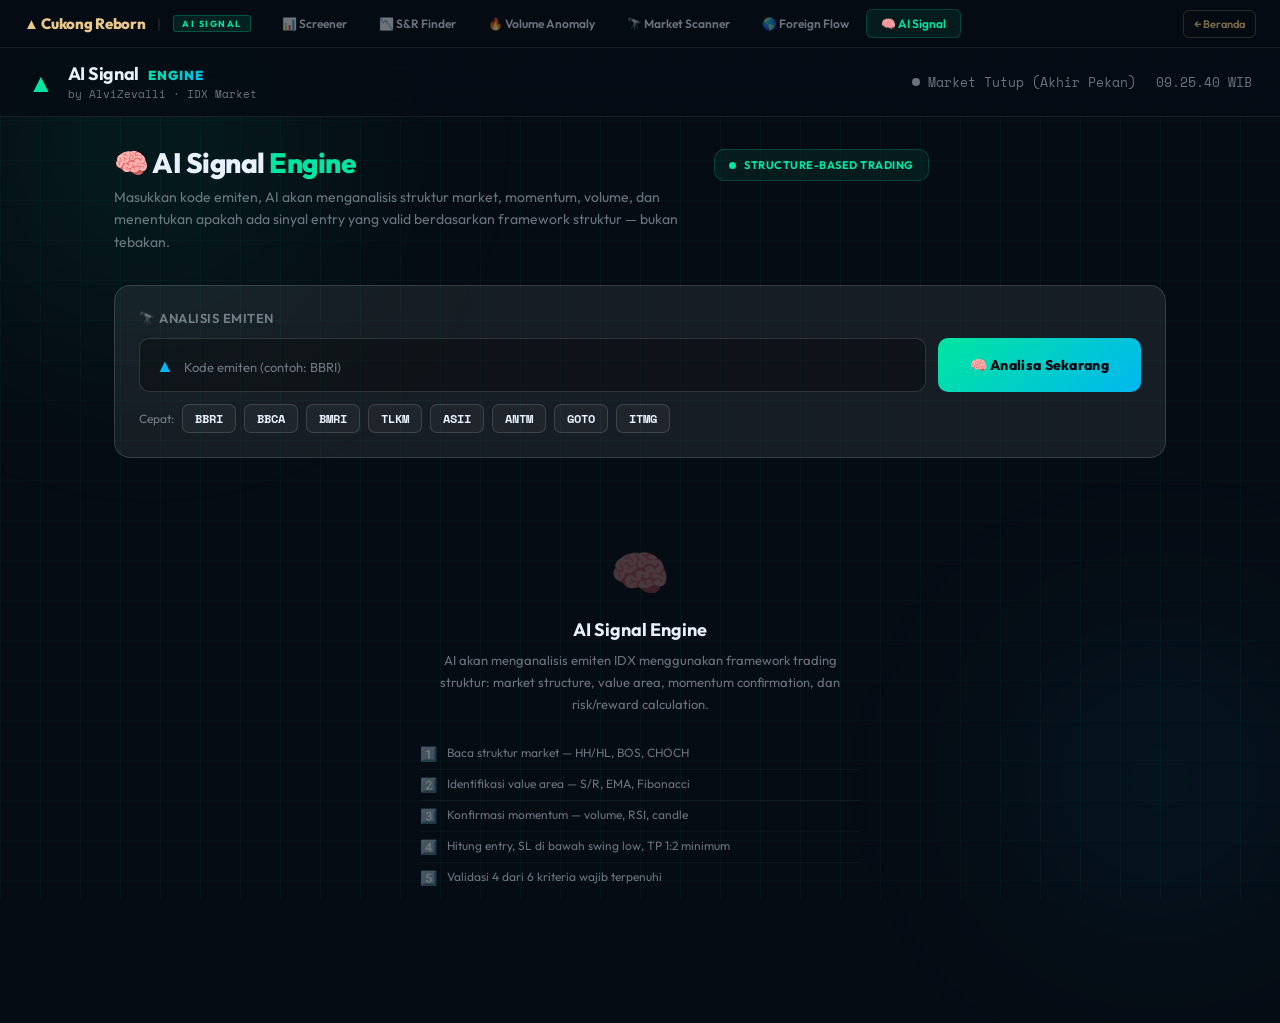
==== commit 098c5149: "Update and Fix some feature" ====
--- a/WebsiteStock/public/ai-signal.html
+++ b/WebsiteStock/public/ai-signal.html
@@ -261,6 +261,21 @@
     .rr-ok { background: rgba(245,197,24,0.1); border: 1px solid rgba(245,197,24,0.3); color: var(--warn); }
     .rr-bad { background: rgba(255,69,96,0.1); border: 1px solid rgba(255,69,96,0.3); color: var(--danger); }
 
+    /* Price Chart with Levels */
+    .ai-chart-section {
+      background: var(--surface);
+      border: 1px solid var(--border);
+      border-radius: 14px;
+      padding: 20px 24px;
+      margin-bottom: 20px;
+    }
+    .ai-chart-title { font-size: 13px; font-weight: 700; color: var(--muted); text-transform: uppercase; letter-spacing: 0.5px; margin-bottom: 4px; display: flex; align-items: center; gap: 8px; }
+    .ai-chart-sub { font-size: 11px; color: var(--muted); margin-bottom: 14px; }
+    #aiPriceCanvas { width: 100%; display: block; border-radius: 8px; }
+    .chart-legend { display: flex; gap: 16px; margin-top: 10px; flex-wrap: wrap; }
+    .chart-legend-item { display: flex; align-items: center; gap: 6px; font-size: 11px; color: var(--muted); }
+    .chart-legend-line { width: 20px; height: 2px; border-radius: 1px; }
+
     /* Empty */
     .ai-empty { text-align: center; padding: 60px 20px; color: var(--muted); }
     .ai-empty-icon { font-size: 48px; margin-bottom: 16px; opacity: 0.6; }
@@ -270,6 +285,53 @@
     .ai-empty-rule { display: flex; gap: 10px; font-size: 12px; color: var(--muted); padding: 6px 0; border-bottom: 1px solid rgba(255,255,255,0.04); }
     .ai-empty-rule:last-child { border-bottom: none; }
     .ai-empty-rule-icon { font-size: 14px; flex-shrink: 0; }
+
+    /* ---- Mobile overrides ---- */
+    @media (max-width: 768px) {
+      main { padding: 68px 14px 60px !important; }
+      .ai-hero { gap: 12px; margin-bottom: 20px; }
+      .ai-hero-text h1 { font-size: 22px; }
+      .ai-hero-text p { font-size: 13px; }
+      .ai-badge { font-size: 10px; padding: 6px 10px; }
+      .ai-input-box { padding: 16px 14px; }
+      .verdict-banner { padding: 18px 14px; }
+      .verdict-title { font-size: 22px; }
+      .verdict-sub { font-size: 13px; }
+      .steps-grid { grid-template-columns: 1fr 1fr; gap: 10px; }
+      .step-card { padding: 14px 12px; }
+      .step-title { font-size: 12px; }
+      .step-item { font-size: 11px; padding: 5px 7px; }
+      .trade-levels { padding: 16px 14px; }
+      .tl-grid { grid-template-columns: repeat(2, 1fr); gap: 10px; }
+      .tl-price { font-size: 15px; }
+      .validation-box, .narrative-box, .ai-chart-section { padding: 14px 14px; }
+      .narr-body { font-size: 13px; }
+    }
+    @media (max-width: 600px) {
+      main { padding: 68px 12px 60px !important; }
+      .ai-input-row { flex-direction: column; gap: 8px; }
+      .ai-sym-wrap { width: 100%; }
+      .ai-analyze-btn { width: 100%; padding: 13px; text-align: center; }
+      .ai-quick { gap: 6px; }
+      .ai-quick button { font-size: 10px; padding: 4px 8px; }
+      .steps-grid { grid-template-columns: 1fr !important; }
+      .verdict-title { font-size: 20px; }
+      .verdict-meta { gap: 10px; }
+      .verdict-meta-val { font-size: 13px; }
+      .tl-grid { grid-template-columns: 1fr 1fr; gap: 8px; }
+      .tl-label { font-size: 10px; }
+      .tl-price { font-size: 14px; }
+      .rr-badge { font-size: 12px; padding: 6px 12px; }
+      .val-row { font-size: 12px; }
+      .ai-empty { padding: 40px 14px; }
+      .ai-empty-icon { font-size: 36px; }
+      .ai-empty-title { font-size: 16px; }
+    }
+    @media (max-width: 380px) {
+      .verdict-title { font-size: 17px; }
+      .tl-grid { grid-template-columns: 1fr 1fr; }
+      .step-title { font-size: 11px; }
+    }
   </style>
 </head>
 <body>
@@ -632,12 +694,158 @@
       '<div class="narrative-box">' +
         '<div class="narr-title">&#129504; Analisa Naratif AI</div>' +
         '<div class="narr-body">' + narrative + '</div>' +
+      '</div>' +
+
+      '<div class="ai-chart-section">' +
+        '<div class="ai-chart-title">&#128200; Price Chart dengan Level Trading</div>' +
+        '<div class="ai-chart-sub">Candlestick 20 hari terakhir dengan Entry, Stop Loss, dan Target Price</div>' +
+        '<canvas id="aiPriceCanvas" height="220"></canvas>' +
+        '<div class="chart-legend">' +
+          '<div class="chart-legend-item"><div class="chart-legend-line" style="background:#00b8f0;height:2px;border-top:2px dashed #00b8f0;background:none"></div> Entry</div>' +
+          '<div class="chart-legend-item"><div class="chart-legend-line" style="background:var(--danger)"></div> Stop Loss</div>' +
+          '<div class="chart-legend-item"><div class="chart-legend-line" style="background:var(--accent)"></div> TP1</div>' +
+          '<div class="chart-legend-item"><div class="chart-legend-line" style="background:rgba(0,229,160,0.5);border-top:2px dashed rgba(0,229,160,0.5);background:none"></div> TP2</div>' +
+        '</div>' +
       '</div>';
 
     const result = document.getElementById("aiResult");
     result.innerHTML = html;
     result.classList.add("visible");
     result.scrollIntoView({ behavior: "smooth", block: "start" });
+
+    // Render chart after DOM is ready
+    setTimeout(() => renderAIChart(vol, entryPrice, slPrice, tp1Price, tp2Price, price), 60);
+  }
+
+  function renderAIChart(vol, entry, sl, tp1, tp2, currentPrice) {
+    const canvas = document.getElementById("aiPriceCanvas");
+    if (!canvas) return;
+    const chart = (vol && vol.chart) ? vol.chart.slice(-20) : [];
+    if (chart.length < 3) {
+      // Fallback: just draw levels as a flat chart
+      const fakeChart = [];
+      for (let i = 0; i < 20; i++) {
+        fakeChart.push({ close: currentPrice * (0.97 + 0.06 * Math.random()), open: currentPrice * 0.99, high: currentPrice * 1.01, low: currentPrice * 0.98, date: "" });
+      }
+      return renderAIChart({ chart: fakeChart }, entry, sl, tp1, tp2, currentPrice);
+    }
+
+    const dpr = window.devicePixelRatio || 1;
+    const W = canvas.parentElement.clientWidth - 48;
+    const H = 220;
+    canvas.width = W * dpr;
+    canvas.height = H * dpr;
+    canvas.style.width = W + "px";
+    canvas.style.height = H + "px";
+    const ctx = canvas.getContext("2d");
+    ctx.scale(dpr, dpr);
+
+    const padL = 60, padR = 60, padT = 14, padB = 28;
+    const chartW = W - padL - padR;
+    const chartH = H - padT - padB;
+
+    // Price range including all levels
+    const prices = chart.flatMap(c => [c.close, c.open || c.close, c.high || c.close, c.low || c.close]);
+    prices.push(entry, sl, tp1, tp2);
+    let minP = Math.min(...prices) * 0.995;
+    let maxP = Math.max(...prices) * 1.005;
+    const range = maxP - minP;
+    const toY = p => padT + chartH - ((p - minP) / range) * chartH;
+
+    const n = chart.length;
+    const barW = Math.max(4, chartW / n * 0.65);
+
+    // Background gradient
+    const bgGrad = ctx.createLinearGradient(0, padT, 0, H - padB);
+    bgGrad.addColorStop(0, "rgba(0,229,160,0.03)");
+    bgGrad.addColorStop(1, "rgba(0,0,0,0)");
+    ctx.fillStyle = bgGrad;
+    ctx.fillRect(padL, padT, chartW, chartH);
+
+    // Grid lines
+    ctx.strokeStyle = "rgba(255,255,255,0.05)";
+    ctx.lineWidth = 1;
+    for (let i = 0; i <= 4; i++) {
+      const y = padT + (chartH / 4) * i;
+      ctx.beginPath(); ctx.moveTo(padL, y); ctx.lineTo(W - padR, y); ctx.stroke();
+      const price = maxP - (range / 4) * i;
+      ctx.fillStyle = "rgba(232,240,254,0.35)";
+      ctx.font = "9px 'Space Mono', monospace";
+      ctx.textAlign = "right";
+      ctx.fillText("Rp " + Math.round(price).toLocaleString("id-ID"), padL - 5, y + 3);
+    }
+
+    // Shaded zones
+    // SL zone (below entry)
+    const slGrad = ctx.createLinearGradient(0, toY(entry), 0, toY(sl));
+    slGrad.addColorStop(0, "rgba(255,69,96,0)");
+    slGrad.addColorStop(1, "rgba(255,69,96,0.1)");
+    ctx.fillStyle = slGrad;
+    ctx.fillRect(padL, toY(entry), chartW, toY(sl) - toY(entry));
+
+    // TP zone (above entry to tp2)
+    const tpGrad = ctx.createLinearGradient(0, toY(tp2), 0, toY(entry));
+    tpGrad.addColorStop(0, "rgba(0,229,160,0.12)");
+    tpGrad.addColorStop(1, "rgba(0,229,160,0)");
+    ctx.fillStyle = tpGrad;
+    ctx.fillRect(padL, toY(tp2), chartW, toY(entry) - toY(tp2));
+
+    // Candlesticks
+    chart.forEach((c, i) => {
+      const x = padL + i * (chartW / n) + (chartW / n - barW) / 2 + barW / 2;
+      const open = c.open || c.close;
+      const close = c.close;
+      const high = c.high || Math.max(open, close) * 1.005;
+      const low = c.low || Math.min(open, close) * 0.995;
+      const isUp = close >= open;
+      const color = isUp ? "rgba(0,229,160,0.85)" : "rgba(255,69,96,0.85)";
+
+      // Wick
+      ctx.strokeStyle = color;
+      ctx.lineWidth = 1;
+      ctx.beginPath();
+      ctx.moveTo(x, toY(high));
+      ctx.lineTo(x, toY(low));
+      ctx.stroke();
+
+      // Body
+      const bodyTop = toY(Math.max(open, close));
+      const bodyH = Math.max(1, Math.abs(toY(open) - toY(close)));
+      ctx.fillStyle = color;
+      ctx.beginPath();
+      ctx.roundRect ? ctx.roundRect(x - barW/2, bodyTop, barW, bodyH, 1) : ctx.rect(x - barW/2, bodyTop, barW, bodyH);
+      ctx.fill();
+
+      // Date labels
+      if (i % 4 === 0 && c.date) {
+        ctx.fillStyle = "rgba(232,240,254,0.3)";
+        ctx.font = "9px 'Space Mono', monospace";
+        ctx.textAlign = "center";
+        const parts = c.date.split("-");
+        ctx.fillText((parts[1]||"")+"/"+(parts[2]||""), x, H - 10);
+      }
+    });
+
+    // Horizontal level lines
+    const drawLevel = (price, color, dash, label, side = "right") => {
+      const y = toY(price);
+      ctx.strokeStyle = color;
+      ctx.lineWidth = 1.5;
+      ctx.setLineDash(dash);
+      ctx.beginPath(); ctx.moveTo(padL, y); ctx.lineTo(W - padR, y); ctx.stroke();
+      ctx.setLineDash([]);
+      ctx.fillStyle = color;
+      ctx.font = "bold 9px 'Space Mono', monospace";
+      ctx.textAlign = side === "right" ? "left" : "right";
+      const xLabel = side === "right" ? W - padR + 5 : padL - 5;
+      ctx.fillText(label, xLabel, y + 3);
+      ctx.fillText("Rp " + Math.round(price).toLocaleString("id-ID"), xLabel, y + 13);
+    };
+
+    drawLevel(tp2, "rgba(0,229,160,0.55)", [6,4], "TP2");
+    drawLevel(tp1, "rgba(0,229,160,0.9)", [], "TP1");
+    drawLevel(entry, "#00b8f0", [4,3], "ENTRY");
+    drawLevel(sl, "#ff4560", [], "SL");
   }
 
   function buildStepCard(num, icon, title, items) {
--- a/WebsiteStock/public/style.css
+++ b/WebsiteStock/public/style.css
@@ -812,4 +812,400 @@
   .topbar-nav a { padding: 5px 10px; font-size: 11px; }
   .topbar-home { display: none; }
   .topbar-badge { display: none; }
+}
+/* ===== MENU GRID 5-CARD ===== */
+.menu-grid-5 {
+  grid-template-columns: repeat(3, 1fr);
+}
+@media (max-width: 1100px) {
+  .menu-grid-5 { grid-template-columns: repeat(2, 1fr); }
+}
+@media (max-width: 600px) {
+  .menu-grid-5 { grid-template-columns: 1fr; }
+}
+
+/* AI card accent */
+.menu-card-ai::before {
+  background: linear-gradient(90deg, #00e5a0, #00b8f0, transparent) !important;
+}
+.tag-ai {
+  background: rgba(0,184,240,0.1);
+  color: #00b8f0;
+  border: 1px solid rgba(0,184,240,0.2);
+  display: inline-block;
+  margin-top: 16px;
+  font-family: 'DM Mono', monospace;
+  font-size: 9px;
+  padding: 3px 10px;
+  border-radius: 2px;
+  letter-spacing: 1px;
+  text-transform: uppercase;
+}
+
+/* ===== TOPBAR RESPONSIVE POLISH ===== */
+@media (max-width: 900px) {
+  .topbar { gap: 8px; padding: 0 12px; }
+  .topbar-nav {
+    gap: 0;
+    flex: 1;
+    overflow-x: auto;
+    -webkit-overflow-scrolling: touch;
+    scrollbar-width: none;
+    mask-image: linear-gradient(90deg, transparent 0, black 8px, black calc(100% - 8px), transparent 100%);
+    -webkit-mask-image: linear-gradient(90deg, transparent 0, black 8px, black calc(100% - 8px), transparent 100%);
+  }
+  .topbar-nav a { padding: 5px 9px; font-size: 11px; white-space: nowrap; }
+  .topbar-badge { display: none; }
+  .topbar-home { display: none; }
+  .topbar-logo { font-size: 13px; }
+}
+@media (max-width: 600px) {
+  .topbar-left { flex-shrink: 0; }
+  .topbar-nav a { padding: 5px 8px; font-size: 10.5px; }
+}
+
+/* ===== GENERAL RESPONSIVE POLISH ===== */
+@media (max-width: 768px) {
+  /* index.html adjustments */
+  .nav-links { display: none !important; }
+  .hero-content { padding: 0 20px !important; }
+  .stats-section, .preview-section, .menu-section { padding: 48px 16px !important; }
+  .stats-grid { grid-template-columns: repeat(2, 1fr) !important; }
+  .section-header { grid-template-columns: 1fr !important; }
+  .preview-cards { grid-template-columns: repeat(2, 1fr) !important; }
+  footer { padding: 24px 16px !important; flex-direction: column !important; gap: 12px !important; text-align: center !important; }
+  .footer-disc { text-align: center !important; }
+  /* screener table horizontal scroll */
+  .table-wrap { overflow-x: auto; -webkit-overflow-scrolling: touch; }
+  /* analysis panel grid */
+  .analysis-grid { grid-template-columns: repeat(2, 1fr) !important; }
+  .levels-row { grid-template-columns: repeat(3, 1fr) !important; }
+  /* steps grid */
+  .steps-grid { grid-template-columns: 1fr !important; }
+}
+@media (max-width: 480px) {
+  .analysis-grid { grid-template-columns: 1fr 1fr !important; }
+  .tl-grid { grid-template-columns: repeat(2, 1fr) !important; }
+  .ff-cards { grid-template-columns: repeat(2, 1fr) !important; }
+  .levels-row { grid-template-columns: 1fr 1fr 1fr !important; }
+}
+
+/* ===== SCREENER TABLE MOBILE ===== */
+#screenerTable th, #screenerTable td {
+  white-space: nowrap;
+}
+.table-wrap {
+  border-radius: var(--radius);
+  overflow: hidden;
+}
+
+/* ===== FILTER BAR RESPONSIVE ===== */
+@media (max-width: 600px) {
+  .filter-bar {
+    flex-wrap: wrap;
+    gap: 6px;
+  }
+  .filter-bar select { min-width: 120px; }
+}
+
+/* ===== FOREIGN FLOW RESPONSIVE ===== */
+@media (max-width: 600px) {
+  .ff-search { flex-direction: column; }
+  .ff-input-wrap { min-width: 0; }
+  .flow-bar-section, .ff-trend, .ff-table-wrap { padding: 14px 14px; }
+  .ff-table th, .ff-table td { padding: 8px 10px; font-size: 11px; }
+}
+
+/* ===== AI SIGNAL RESPONSIVE ===== */
+@media (max-width: 600px) {
+  .ai-input-row { flex-direction: column; }
+  .ai-analyze-btn { width: 100%; justify-content: center; }
+  .verdict-banner { padding: 18px 16px; }
+  .verdict-title { font-size: 20px; }
+  .verdict-meta { gap: 12px; }
+  .trade-levels { padding: 16px; }
+  .tl-grid { grid-template-columns: 1fr 1fr; }
+  .score-gauge-wrap { flex-direction: column; align-items: flex-start; gap: 10px; }
+  .score-gauge-num { font-size: 36px; }
+}
+
+/* ===== UNIVERSAL TOUCH IMPROVEMENTS ===== */
+@media (hover: none) {
+  .menu-card:hover { background: var(--bg2); }
+  .btn-primary:hover { transform: none; }
+}
+
+/* ============================================================
+   MOBILE OVERHAUL — semua halaman
+   Target: ≤ 900px (tablet), ≤ 600px (phone), ≤ 400px (small)
+   ============================================================ */
+
+/* --- Topbar: hamburger-friendly scrollable nav --- */
+@media (max-width: 900px) {
+  .topbar { gap: 8px; padding: 0 12px; height: 48px; }
+  .topbar-left { gap: 8px; }
+  .topbar-logo { font-size: 13px; }
+  .topbar-sep { display: none; }
+  .topbar-badge { display: none; }
+  .topbar-home { display: none; }
+  .topbar-nav {
+    gap: 0; flex: 1; overflow-x: auto; -webkit-overflow-scrolling: touch;
+    scrollbar-width: none;
+    -webkit-mask-image: linear-gradient(90deg, transparent 0, black 8px, black calc(100% - 8px), transparent 100%);
+    mask-image: linear-gradient(90deg, transparent 0, black 8px, black calc(100% - 8px), transparent 100%);
+  }
+  .topbar-nav::-webkit-scrollbar { display: none; }
+  .topbar-nav a { padding: 5px 9px; font-size: 11px; white-space: nowrap; }
+}
+@media (max-width: 480px) {
+  .topbar-nav a { padding: 5px 7px; font-size: 10px; }
+  .topbar-logo { font-size: 12px; }
+}
+
+/* --- Header (screener) --- */
+@media (max-width: 768px) {
+  .header-inner { padding: 10px 14px; }
+  .logo-sub { display: none; }
+  .logo-icon { font-size: 20px; }
+  .logo-title { font-size: 15px; }
+  .market-status { font-size: 11px; }
+  .clock { font-size: 11px; }
+}
+@media (max-width: 480px) {
+  .header-right { gap: 10px; }
+  .market-status { display: none; }
+}
+
+/* --- Main padding --- */
+@media (max-width: 768px) {
+  main { padding: 14px 14px 70px !important; }
+}
+@media (max-width: 480px) {
+  main { padding: 12px 12px 70px !important; }
+}
+
+/* --- Screener: search panel --- */
+@media (max-width: 600px) {
+  .search-panel { padding: 14px 14px; }
+  .search-bar { flex-wrap: wrap; gap: 8px; }
+  #sym { font-size: 14px; padding: 10px 12px; }
+  .btn-add { width: 100%; text-align: center; padding: 11px; }
+  .quick-picks { gap: 6px; }
+  .quick-picks button { font-size: 11px; padding: 4px 10px; }
+}
+
+/* --- Summary cards: 2 kolom di semua HP --- */
+@media (max-width: 768px) {
+  .summary-cards { grid-template-columns: repeat(2, 1fr); gap: 10px; }
+  .s-card { padding: 14px 14px; }
+  .s-card-val { font-size: 26px; }
+}
+@media (max-width: 380px) {
+  .summary-cards { grid-template-columns: repeat(2, 1fr); gap: 8px; }
+  .s-card-val { font-size: 22px; }
+  .s-card-label { font-size: 10px; }
+}
+
+/* --- Tabs: hide labels, keep scroll --- */
+@media (max-width: 600px) {
+  .tabs { overflow-x: auto; -webkit-overflow-scrolling: touch; scrollbar-width: none; flex-wrap: nowrap; }
+  .tabs::-webkit-scrollbar { display: none; }
+  .tab { font-size: 12px; padding: 8px 12px; white-space: nowrap; }
+  .tab-actions { display: none; }
+}
+
+/* --- Filter bar --- */
+@media (max-width: 600px) {
+  .filter-bar { gap: 6px; }
+  .filter-btn { font-size: 11px; padding: 4px 10px; }
+  #sortSelect { font-size: 11px; padding: 4px 8px; }
+}
+
+/* --- Table: horizontal scroll --- */
+.table-wrap { overflow-x: auto; -webkit-overflow-scrolling: touch; border-radius: var(--radius); }
+@media (max-width: 768px) {
+  table { font-size: 12px; }
+  thead th { padding: 10px 10px; font-size: 10px; }
+  tbody td { padding: 10px 10px; font-size: 11px; }
+  td.emiten-cell { font-size: 13px; }
+  .score-bar { width: 40px; }
+}
+
+/* --- Chart box --- */
+@media (max-width: 768px) {
+  #tvchart { height: 260px; }
+  .chart-controls { gap: 4px; }
+  .chart-tf { padding: 3px 8px; font-size: 11px; }
+}
+
+/* --- Watchlist grid --- */
+@media (max-width: 600px) {
+  .wl-grid { grid-template-columns: 1fr 1fr; gap: 10px; }
+  .wl-card { padding: 12px; }
+  .wl-symbol { font-size: 15px; }
+  .wl-price { font-size: 13px; }
+}
+@media (max-width: 380px) {
+  .wl-grid { grid-template-columns: 1fr; }
+}
+
+/* --- Backtest grid --- */
+@media (max-width: 600px) {
+  .bt-grid { grid-template-columns: 1fr; }
+  .bt-stat-val { font-size: 18px; }
+}
+
+/* ---- SCREENER inline analysis panel ---- */
+@media (max-width: 768px) {
+  .analysis-grid { grid-template-columns: repeat(2, 1fr) !important; gap: 10px !important; }
+  .levels-row { grid-template-columns: repeat(3, 1fr) !important; gap: 8px !important; }
+}
+@media (max-width: 480px) {
+  .analysis-grid { grid-template-columns: 1fr 1fr !important; }
+  .levels-row { grid-template-columns: repeat(3, 1fr) !important; }
+  .tl-grid { grid-template-columns: repeat(2, 1fr) !important; }
+}
+
+/* ---- FOREIGN FLOW ---- */
+@media (max-width: 768px) {
+  .ff-cards { grid-template-columns: repeat(2, 1fr); gap: 10px; }
+  .ff-card { padding: 14px 14px; }
+  .ff-card-val { font-size: 18px; }
+  .ff-heatmap-section, .ff-chart-section, .liq-zones,
+  .flow-bar-section, .ff-trend, .ff-table-wrap { padding: 14px 14px; }
+  .fbs-title { font-size: 11px; }
+  .ff-signal { font-size: 12px; padding: 8px 12px; }
+}
+@media (max-width: 600px) {
+  .ff-search { flex-direction: column; gap: 8px; }
+  .ff-input-wrap { min-width: 0; width: 100%; }
+  .ff-btn { width: 100%; text-align: center; }
+  .ff-table th, .ff-table td { padding: 8px 8px; font-size: 10px; }
+  .heatmap-grid { grid-template-columns: repeat(10, 1fr); gap: 2px; }
+  .heatmap-cell { border-radius: 3px; }
+  .heatmap-legend { font-size: 10px; gap: 8px; }
+  .liq-zones-grid { grid-template-columns: 1fr 1fr; gap: 10px; }
+  .liq-zone-price { font-size: 15px; }
+}
+@media (max-width: 380px) {
+  .ff-cards { grid-template-columns: 1fr 1fr; }
+  .liq-zones-grid { grid-template-columns: 1fr; }
+  .heatmap-grid { grid-template-columns: repeat(7, 1fr); }
+}
+
+/* ---- AI SIGNAL ---- */
+@media (max-width: 768px) {
+  .ai-hero { gap: 12px; margin-bottom: 20px; }
+  .ai-hero-text h1 { font-size: 22px; }
+  .ai-hero-text p { font-size: 13px; }
+  .ai-badge { font-size: 10px; padding: 6px 10px; }
+  .ai-input-box { padding: 16px 14px; }
+  .steps-grid { grid-template-columns: 1fr 1fr; gap: 10px; }
+  .step-card { padding: 14px 14px; }
+  .step-title { font-size: 13px; }
+  .step-item { font-size: 12px; padding: 6px 8px; }
+  .verdict-banner { padding: 18px 16px; }
+  .verdict-title { font-size: 22px; }
+  .verdict-sub { font-size: 13px; }
+  .trade-levels { padding: 16px 14px; }
+  .tl-grid { grid-template-columns: repeat(2, 1fr); gap: 10px; }
+  .tl-price { font-size: 15px; }
+  .validation-box { padding: 16px 14px; }
+  .narrative-box { padding: 16px 14px; }
+  .narr-body { font-size: 13px; }
+  .ai-chart-section { padding: 14px 14px; }
+}
+@media (max-width: 600px) {
+  .ai-input-row { flex-direction: column; gap: 8px; }
+  .ai-sym-wrap { width: 100%; }
+  .ai-analyze-btn { width: 100%; text-align: center; padding: 13px; }
+  .steps-grid { grid-template-columns: 1fr !important; }
+  .verdict-meta { gap: 12px; flex-wrap: wrap; }
+  .verdict-meta-val { font-size: 13px; }
+  .tl-grid { grid-template-columns: 1fr 1fr; }
+  .rr-badge { font-size: 12px; }
+}
+@media (max-width: 380px) {
+  .verdict-title { font-size: 18px; }
+  .tl-grid { grid-template-columns: 1fr 1fr; }
+}
+
+/* ---- INDEX (landing page) ---- */
+@media (max-width: 900px) {
+  .nav-links { display: none !important; }
+  .hero-content { padding: 0 24px !important; }
+  .stats-section, .preview-section, .menu-section { padding: 60px 20px !important; }
+  .stats-grid { grid-template-columns: repeat(2, 1fr) !important; }
+  .section-header { grid-template-columns: 1fr !important; }
+  .preview-cards { grid-template-columns: repeat(2, 1fr) !important; }
+  .menu-grid-5 { grid-template-columns: repeat(2, 1fr) !important; }
+}
+@media (max-width: 600px) {
+  .hero-content { padding: 0 16px !important; }
+  .stats-section, .preview-section, .menu-section { padding: 40px 16px !important; }
+  .stats-grid { grid-template-columns: repeat(2, 1fr) !important; gap: 0 !important; }
+  .section-header { gap: 16px !important; }
+  .preview-cards { grid-template-columns: 1fr !important; }
+  .menu-grid-5 { grid-template-columns: 1fr !important; }
+  footer { padding: 24px 16px !important; flex-direction: column !important; gap: 12px !important; text-align: center !important; }
+  .footer-disc { text-align: center !important; }
+}
+
+/* ---- SR FINDER (inline styles override) ---- */
+@media (max-width: 600px) {
+  .search-row { flex-direction: column !important; gap: 8px !important; max-width: 100% !important; }
+  .sr-input { width: 100% !important; font-size: 14px !important; letter-spacing: 1px !important; }
+  .btn-analyze { width: 100% !important; text-align: center !important; }
+  .summary-row { grid-template-columns: repeat(2, 1fr) !important; gap: 8px !important; }
+  .main-grid { grid-template-columns: 1fr !important; }
+  .bottom-grid { grid-template-columns: 1fr !important; }
+  .hi-title { font-size: clamp(24px, 7vw, 36px) !important; }
+}
+
+/* ---- VOLUME ANOMALY (inline styles override) ---- */
+@media (max-width: 600px) {
+  .single-search { flex-direction: column !important; align-items: stretch !important; gap: 8px !important; padding: 14px !important; }
+  .vol-input { width: 100% !important; }
+  .btn-scan-single { width: 100% !important; text-align: center !important; }
+  .single-summary { grid-template-columns: repeat(2, 1fr) !important; gap: 8px !important; }
+  .single-grid { grid-template-columns: 1fr !important; }
+  .bulk-summary { grid-template-columns: repeat(2, 1fr) !important; }
+  .mode-toggle { width: 100% !important; }
+  .page-header { flex-direction: column !important; align-items: flex-start !important; gap: 12px !important; }
+  .page-title { font-size: clamp(22px, 6vw, 36px) !important; }
+  .sector-bar { gap: 6px !important; }
+  .sector-btn { padding: 5px 10px !important; font-size: 11px !important; }
+  .alert-banner { flex-wrap: wrap !important; gap: 8px !important; padding: 12px 14px !important; }
+  .ab-ratio { font-size: 18px !important; }
+  .bulk-table-wrap { overflow-x: auto !important; -webkit-overflow-scrolling: touch !important; }
+}
+
+/* ---- SCANNER (inline styles override) ---- */
+@media (max-width: 768px) {
+  .control-panel { flex-direction: column !important; align-items: flex-start !important; gap: 12px !important; padding: 14px !important; }
+  .scan-btn-wrap { width: 100% !important; justify-content: flex-start !important; }
+  .btn-scan { width: 100% !important; justify-content: center !important; }
+  .divider { display: none !important; }
+  .summary-row { grid-template-columns: repeat(2, 1fr) !important; gap: 8px !important; }
+  .sum-val { font-size: 22px !important; }
+  .universe-pills { flex-wrap: wrap !important; gap: 6px !important; }
+  .results-wrap { overflow-x: auto !important; -webkit-overflow-scrolling: touch !important; }
+  .page-title { font-size: clamp(22px, 6vw, 40px) !important; }
+  .page-header { flex-direction: column !important; align-items: flex-start !important; gap: 10px !important; }
+}
+@media (max-width: 480px) {
+  .filter-bar { gap: 6px !important; }
+  .fbtn { font-size: 11px !important; padding: 5px 10px !important; }
+  .sort-wrap { width: 100% !important; margin-left: 0 !important; }
+  .results-table td, .results-table th { padding: 9px 10px !important; font-size: 10px !important; }
+}
+
+/* ---- Toast & Loading ---- */
+@media (max-width: 600px) {
+  .toast { bottom: 16px; right: 16px; left: 16px; max-width: none; font-size: 13px; }
+}
+
+/* ---- Safe area bottom (iPhone notch) ---- */
+@supports (padding-bottom: env(safe-area-inset-bottom)) {
+  main { padding-bottom: max(70px, calc(60px + env(safe-area-inset-bottom))) !important; }
 }
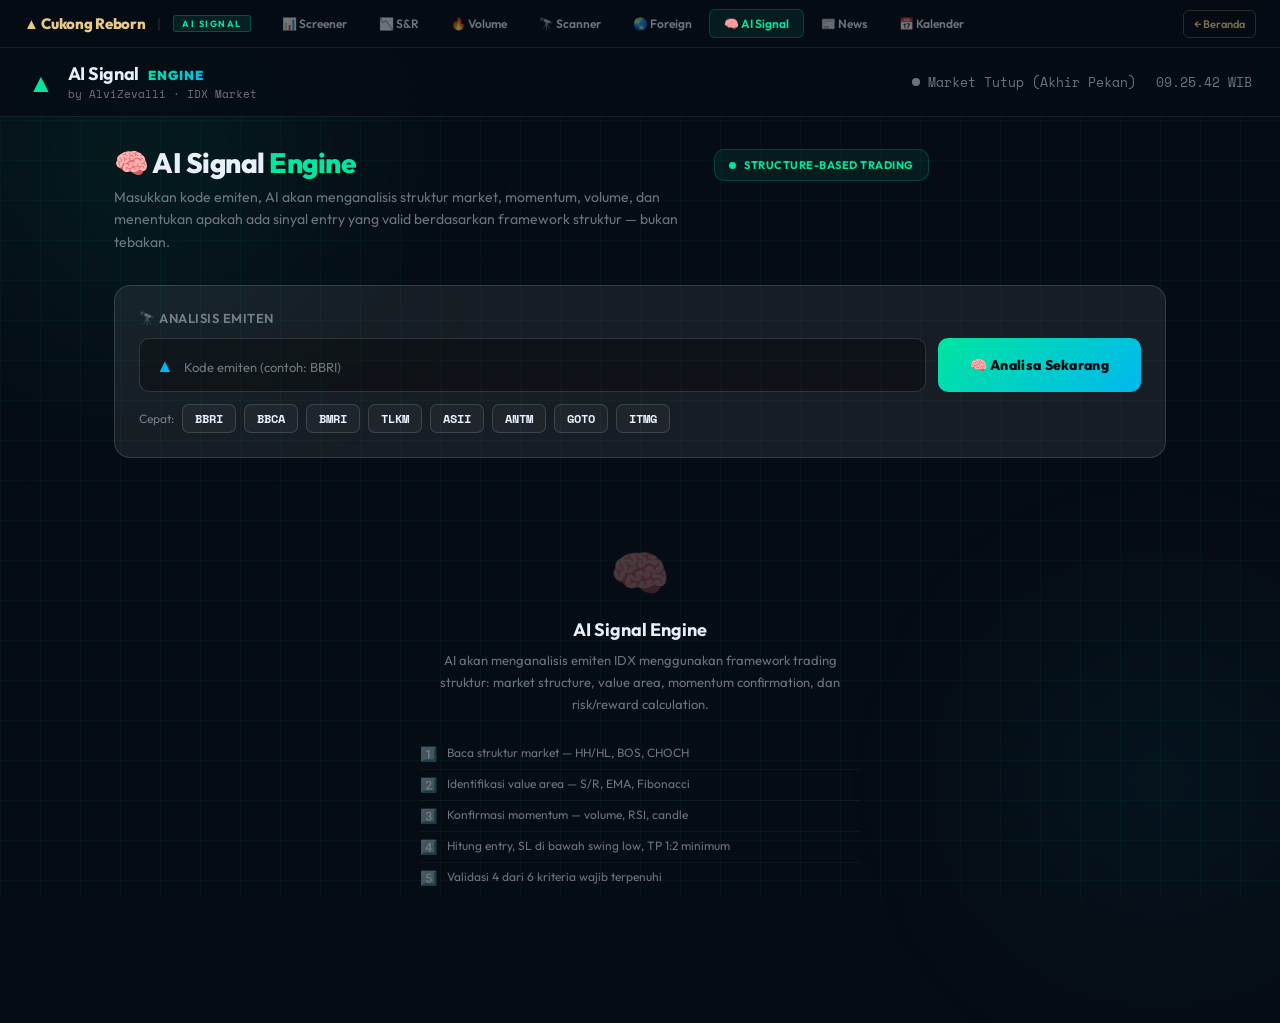
==== commit 3997d826: "Update : add news and calender economic" ====
--- a/WebsiteStock/public/ai-signal.html
+++ b/WebsiteStock/public/ai-signal.html
@@ -332,6 +332,19 @@
       .tl-grid { grid-template-columns: 1fr 1fr; }
       .step-title { font-size: 11px; }
     }
+  
+    .burger-btn{display:none;flex-direction:column;justify-content:center;align-items:center;gap:5px;width:36px;height:36px;background:rgba(255,255,255,0.06);border:1px solid rgba(255,255,255,0.1);border-radius:8px;cursor:pointer;flex-shrink:0;transition:background .2s}
+    .burger-btn:hover{background:rgba(255,255,255,0.1)}
+    .burger-btn span{display:block;width:18px;height:2px;background:#e8f0fe;border-radius:2px;transition:all .25s ease;transform-origin:center}
+    .burger-btn.open span:nth-child(1){transform:translateY(7px) rotate(45deg)}
+    .burger-btn.open span:nth-child(2){opacity:0;transform:scaleX(0)}
+    .burger-btn.open span:nth-child(3){transform:translateY(-7px) rotate(-45deg)}
+    .mobile-nav-overlay{display:none;position:fixed;top:48px;left:0;right:0;z-index:490;background:rgba(6,12,20,0.98);backdrop-filter:blur(20px);border-bottom:1px solid rgba(255,255,255,0.1);padding:12px 16px 16px;flex-direction:column;gap:4px;box-shadow:0 8px 32px rgba(0,0,0,0.5)}
+    .mobile-nav-overlay.open{display:flex}
+    .mobile-nav-overlay a{font-size:14px;font-weight:600;color:rgba(232,240,254,0.65);text-decoration:none;padding:12px 16px;border-radius:10px;transition:all .15s;border:1px solid transparent;display:flex;align-items:center;gap:10px}
+    .mobile-nav-overlay a:hover{color:#e8f0fe;background:rgba(255,255,255,0.06)}
+    .mobile-nav-overlay a.active{color:#00e5a0;background:rgba(0,229,160,0.08);border-color:rgba(0,229,160,0.2)}
+    @media (max-width:680px){.burger-btn{display:flex}.topbar-nav{display:none}.topbar-home{display:none !important}}
   </style>
 </head>
 <body>
@@ -342,15 +355,28 @@
       <span class="topbar-badge">AI SIGNAL</span>
     </div>
     <nav class="topbar-nav">
-      <a href="screener.html">&#128202; Screener</a>
-      <a href="sr.html">&#128201; S&amp;R Finder</a>
-      <a href="volume.html">&#128293; Volume Anomaly</a>
-      <a href="scanner.html">&#128301; Market Scanner</a>
-      <a href="foreign.html">&#127758; Foreign Flow</a>
-      <a href="ai-signal.html" class="active">&#129504; AI Signal</a>
+      <a href="screener.html">📊 Screener</a>
+      <a href="sr.html">📉 S&amp;R</a>
+      <a href="volume.html">🔥 Volume</a>
+      <a href="scanner.html">🔭 Scanner</a>
+      <a href="foreign.html">🌏 Foreign</a>
+      <a href="ai-signal.html" class="active">🧠 AI Signal</a>
+      <a href="news.html">📰 News</a>
+      <a href="kalender.html">📅 Kalender</a>
     </nav>
+    <button class="burger-btn" id="burgerBtn" onclick="toggleMobileNav()" aria-label="Menu"><span></span><span></span><span></span></button>
     <a href="index.html" class="topbar-home">&larr; Beranda</a>
   </div>
+  <nav class="mobile-nav-overlay" id="mobileNav">
+    <a href="screener.html">📊 Screener</a>
+    <a href="sr.html">📉 S&amp;R</a>
+    <a href="volume.html">🔥 Volume</a>
+    <a href="scanner.html">🔭 Scanner</a>
+    <a href="foreign.html">🌏 Foreign</a>
+    <a href="ai-signal.html" class="active">🧠 AI Signal</a>
+    <a href="news.html">📰 News</a>
+    <a href="kalender.html">📅 Kalender</a>
+  </nav>
   <div class="bg-grid"></div>
   <div class="bg-glow glow-1"></div>
   <div class="bg-glow glow-2"></div>
@@ -914,5 +940,24 @@
   }
   function hideLoading() { document.getElementById("loading").style.display = "none"; }
   </script>
+
+  <script>
+    function toggleMobileNav() {
+      const btn = document.getElementById('burgerBtn');
+      const nav = document.getElementById('mobileNav');
+      btn.classList.toggle('open');
+      nav.classList.toggle('open');
+    }
+    // Close nav when link clicked
+    document.addEventListener('DOMContentLoaded', function() {
+      const links = document.querySelectorAll('#mobileNav a');
+      links.forEach(function(a) {
+        a.addEventListener('click', function() {
+          document.getElementById('burgerBtn').classList.remove('open');
+          document.getElementById('mobileNav').classList.remove('open');
+        });
+      });
+    });
+  </script>
 </body>
 </html>
--- a/WebsiteStock/public/style.css
+++ b/WebsiteStock/public/style.css
@@ -812,6 +812,85 @@
   .topbar-nav a { padding: 5px 10px; font-size: 11px; }
   .topbar-home { display: none; }
   .topbar-badge { display: none; }
+}
+
+/* ===== BURGER MENU ===== */
+.burger-btn {
+  display: none;
+  flex-direction: column;
+  justify-content: center;
+  align-items: center;
+  gap: 5px;
+  width: 36px;
+  height: 36px;
+  background: rgba(255,255,255,0.06);
+  border: 1px solid rgba(255,255,255,0.1);
+  border-radius: 8px;
+  cursor: pointer;
+  flex-shrink: 0;
+  transition: background 0.2s;
+}
+.burger-btn:hover { background: rgba(255,255,255,0.1); }
+.burger-btn span {
+  display: block;
+  width: 18px;
+  height: 2px;
+  background: #e8f0fe;
+  border-radius: 2px;
+  transition: all 0.25s ease;
+  transform-origin: center;
+}
+.burger-btn.open span:nth-child(1) { transform: translateY(7px) rotate(45deg); }
+.burger-btn.open span:nth-child(2) { opacity: 0; transform: scaleX(0); }
+.burger-btn.open span:nth-child(3) { transform: translateY(-7px) rotate(-45deg); }
+
+/* Mobile nav dropdown */
+.mobile-nav-overlay {
+  display: none;
+  position: fixed;
+  top: 48px;
+  left: 0; right: 0;
+  z-index: 490;
+  background: rgba(6,12,20,0.98);
+  backdrop-filter: blur(20px);
+  border-bottom: 1px solid rgba(255,255,255,0.1);
+  padding: 12px 16px 16px;
+  flex-direction: column;
+  gap: 4px;
+  box-shadow: 0 8px 32px rgba(0,0,0,0.5);
+}
+.mobile-nav-overlay.open { display: flex; }
+.mobile-nav-overlay a {
+  font-size: 14px;
+  font-weight: 600;
+  color: rgba(232,240,254,0.65);
+  text-decoration: none;
+  padding: 12px 16px;
+  border-radius: 10px;
+  transition: all 0.15s;
+  border: 1px solid transparent;
+  font-family: 'Outfit', sans-serif;
+  display: flex;
+  align-items: center;
+  gap: 10px;
+}
+.mobile-nav-overlay a:hover { color: #e8f0fe; background: rgba(255,255,255,0.06); }
+.mobile-nav-overlay a.active {
+  color: #00e5a0;
+  background: rgba(0,229,160,0.08);
+  border-color: rgba(0,229,160,0.2);
+}
+
+/* Show burger on mobile, hide regular nav */
+@media (max-width: 680px) {
+  .burger-btn { display: flex; }
+  .topbar-nav { display: none; }
+  .topbar-home { display: none !important; }
+  /* Compensate for mobile nav overlay when open — push header/content down */
+  .topbar { gap: 12px; }
+  /* Fix: on pages with both topbar + sticky header, ensure content not covered */
+  header { top: 48px !important; }
+  main { padding-top: calc(48px + 48px + 16px) !important; }
 }
 /* ===== MENU GRID 5-CARD ===== */
 .menu-grid-5 {
@@ -978,10 +1057,19 @@
 
 /* --- Main padding --- */
 @media (max-width: 768px) {
-  main { padding: 14px 14px 70px !important; }
+  main {
+    padding-left: 14px !important;
+    padding-right: 14px !important;
+    padding-bottom: 70px !important;
+    /* padding-top handled by topbar offset below */
+  }
 }
 @media (max-width: 480px) {
-  main { padding: 12px 12px 70px !important; }
+  main {
+    padding-left: 12px !important;
+    padding-right: 12px !important;
+    padding-bottom: 70px !important;
+  }
 }
 
 /* --- Screener: search panel --- */
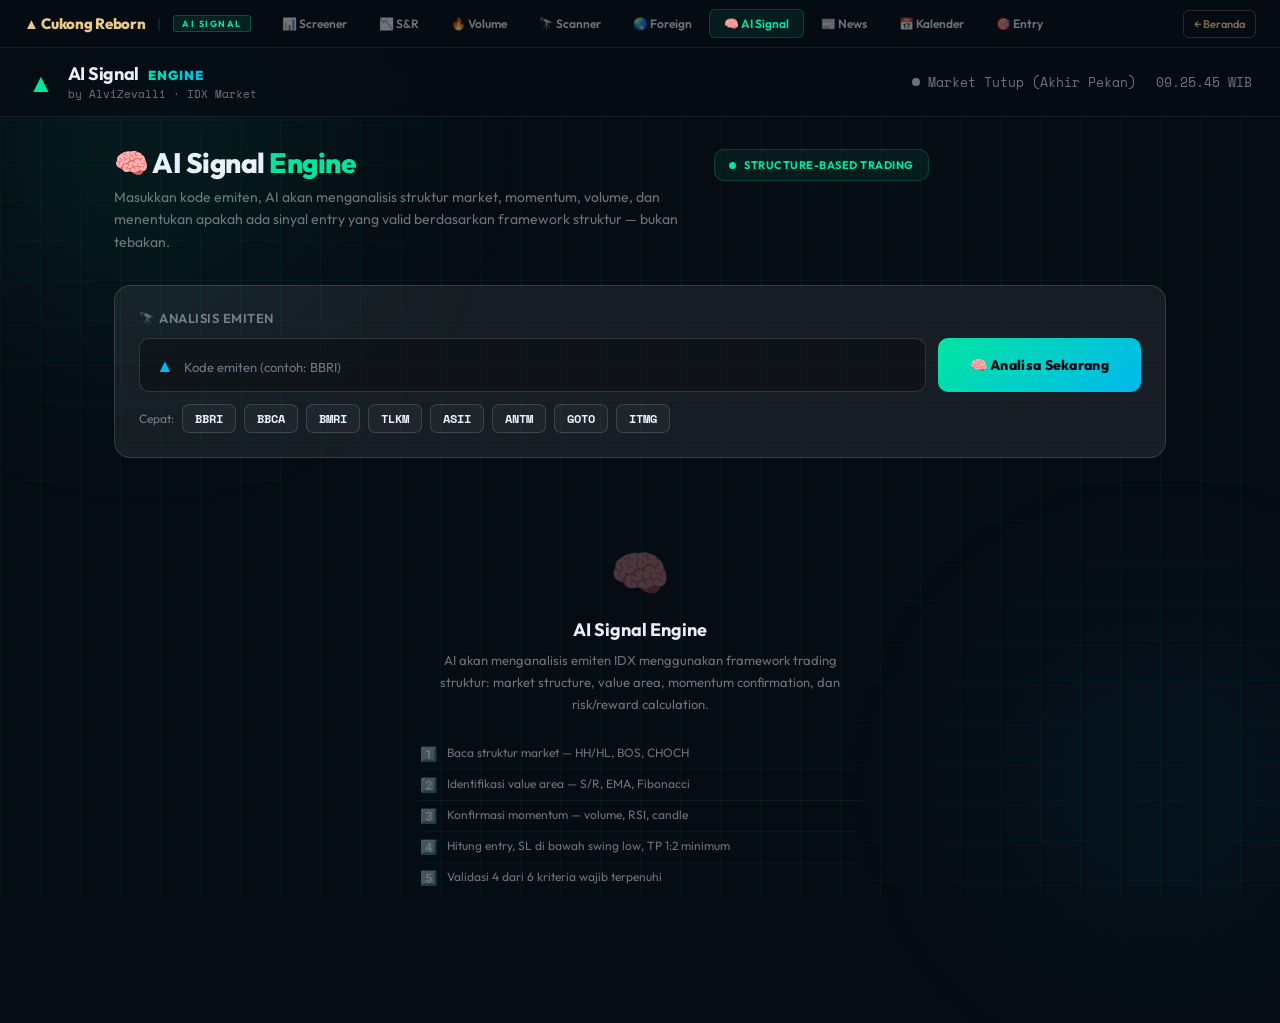
==== commit 4bf10424: "Update Minor" ====
--- a/WebsiteStock/public/ai-signal.html
+++ b/WebsiteStock/public/ai-signal.html
@@ -363,6 +363,7 @@
       <a href="ai-signal.html" class="active">🧠 AI Signal</a>
       <a href="news.html">📰 News</a>
       <a href="kalender.html">📅 Kalender</a>
+      <a href="entry.html">🎯 Entry</a>
     </nav>
     <button class="burger-btn" id="burgerBtn" onclick="toggleMobileNav()" aria-label="Menu"><span></span><span></span><span></span></button>
     <a href="index.html" class="topbar-home">&larr; Beranda</a>
@@ -376,6 +377,7 @@
     <a href="ai-signal.html" class="active">🧠 AI Signal</a>
     <a href="news.html">📰 News</a>
     <a href="kalender.html">📅 Kalender</a>
+    <a href="entry.html">🎯 Entry</a>
   </nav>
   <div class="bg-grid"></div>
   <div class="bg-glow glow-1"></div>
